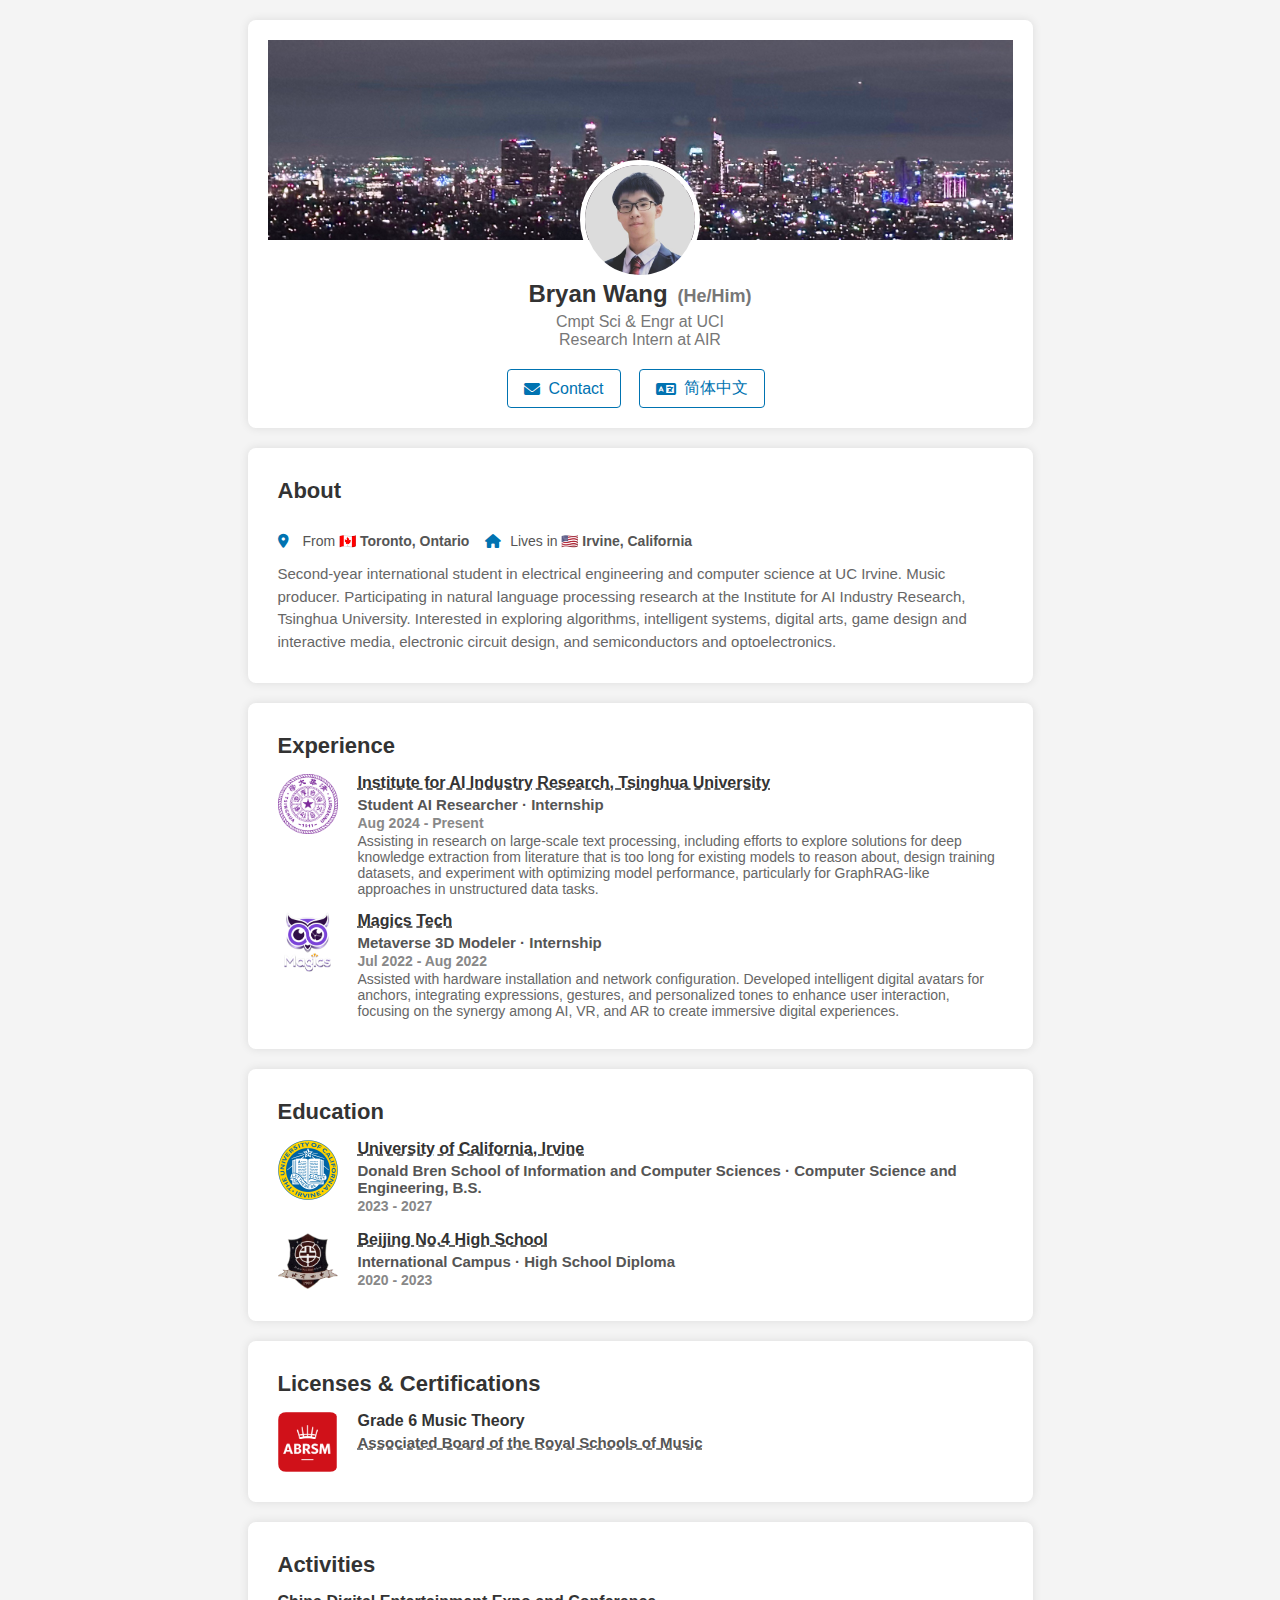
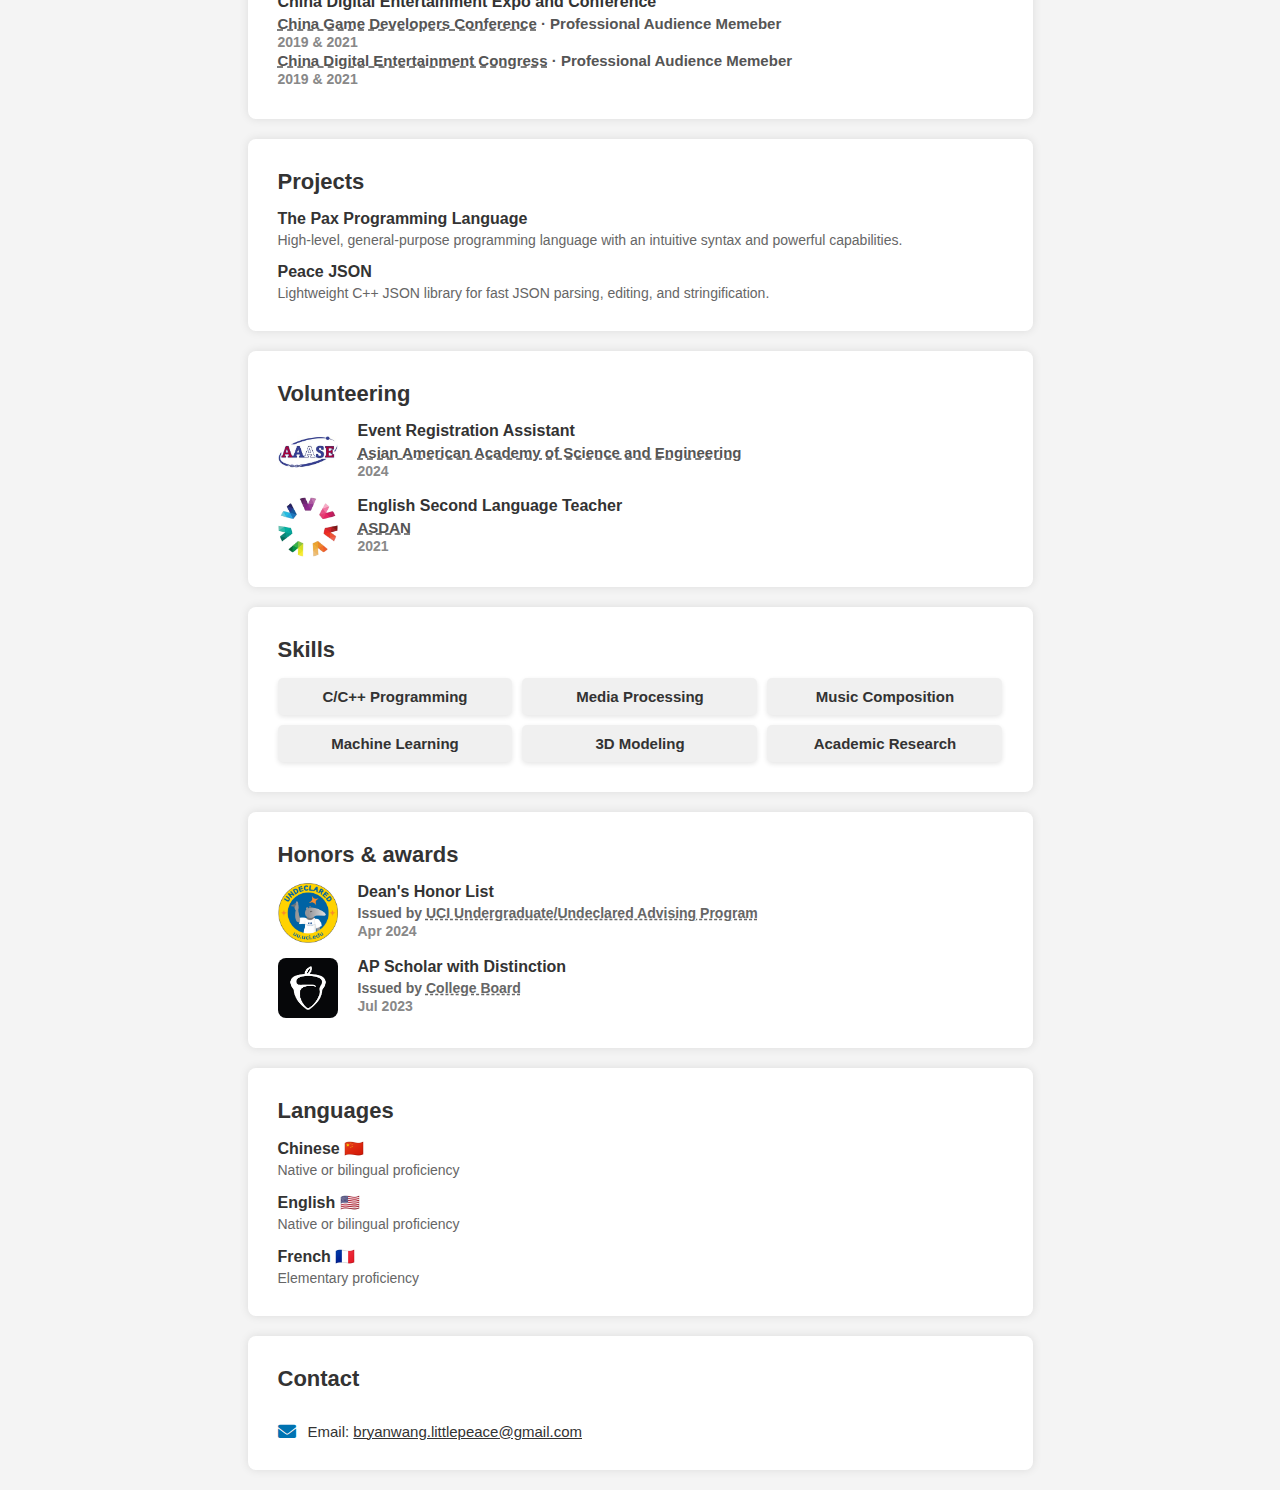
==== index.html @ 82679680 "Update index.html" ====
<!DOCTYPE html>
<html lang="en">
<head>
    <meta charset="UTF-8">
    <meta name="viewport" content="width=device-width, initial-scale=1.0">
    <title>Bryan's Resumé</title>
    <link rel="icon" type="image/x-icon" href="/img/favicon.ico">
    <!-- Font Awesome CDN -->
    <link rel="stylesheet" href="https://cdnjs.cloudflare.com/ajax/libs/font-awesome/6.0.0-beta3/css/all.min.css">
    <link rel="stylesheet" href="style.css">
</head>
<body>

    <!-- Header with Profile Banner and Basic Information -->
    <header>
        <div class="banner"></div>
        <div class="profile-info">
            <img src="img/profile.jpg" alt="Profile Picture" class="profile-pic">
            <div class="info-text">
                <h1>Bryan Wang<span class="pronoun">(He/Him)</span></h1>
                <p>Cmpt Sci & Engr at UCI</p>
                <p>Research Intern at AIR</p>
            </div>
        </div>
        <div class="profile-actions">
            <a href="#contact" class="button"><i class="fas fa-envelope"></i><span>Contact</span></a>
            <a href="index_zh.html" class="button"><i class="fas fa-language"></i><span>简体中文</span></a>
        </div>
    </header>

    <!-- Main Section with Modules -->
    <main>
        <!-- About Section -->
        <section class="module about-section">
            <h2>About</h2>
            <div class="about-content">
                <div class="about-left">
                    <div class="about-item">
                        <i class="fas fa-map-marker-alt"></i>From&nbsp;
                            <b>🇨🇦 Toronto, Ontario&nbsp;&nbsp;</b>
                    </div>
                    <div class="about-item">
                        <i class="fas fa-home"></i>Lives in&nbsp;
                            <b>🇺🇸 Irvine, California</b>
                    </div>
                </div>
                <div class="about-right">
                    <p>
                        Second-year international student in electrical engineering and computer
                        science at UC Irvine. Music producer. Participating in natural language
                        processing research at the Institute for AI Industry Research, Tsinghua
                        University. Interested in exploring algorithms, intelligent systems,
                        digital arts, game design and interactive media, electronic circuit design,
                        and semiconductors and optoelectronics.
                    </p>
                </div>
            </div>
        </section>


        <!-- Experience Section -->
        <section class="module">
            <h2>Experience</h2>
            <div class="module-item">
                <div class="module-left">
                    <img src="img/thu.png" alt="Logo" class="module-img">
                </div>
                <div class="module-right">
                    <h3><a href="https://air.tsinghua.edu.cn/en/About_Us/About_AIR.htm" target="_blank">Institute for AI Industry Research, Tsinghua University</a></h3>
                    <h4>Student AI Researcher · Internship</h4>
                    <h6>Aug 2024 - Present</h6>
                    <p>Assisting in research on large-scale text processing, including
                        efforts to explore solutions for deep knowledge extraction
                        from literature that is too long for existing models to reason
                        about, design training datasets, and experiment with optimizing
                        model performance, particularly for GraphRAG-like approaches in
                        unstructured data tasks.</p>
                </div>
            </div>
            <div class="module-item">
                <div class="module-left">
                    <img src="img/magics.png" alt="Logo" class="module-img">
                </div>
                <div class="module-right">
                    <h3><a href="http://magics.ai/#/about" target="_blank">Magics Tech</a></h3>
                    <h4>Metaverse 3D Modeler · Internship</h4>
                    <h6>Jul 2022 - Aug 2022</h6>
                    <p>Assisted with hardware installation and network configuration. 
                        Developed intelligent digital avatars for anchors, integrating
                        expressions, gestures, and personalized tones to enhance user
                        interaction, focusing on the synergy among AI, VR, and AR to
                        create immersive digital experiences.</p>
                </div>
            </div>
        </section>

        <!-- Education Section -->
        <section class="module">
            <h2>Education</h2>
            <div class="module-item">
                <div class="module-left">
                    <img src="img/uci.png" alt="Logo" class="module-img">
                </div>
                <div class="module-right">
                    <h3><a href="https://uci.edu/about/index.php" target="_blank">University of California, Irvine</a></h3>
                    <h4>Donald Bren School of Information and Computer Sciences · Computer Science and Engineering, B.S.</h4>
                    <h6>2023 - 2027</h6>
                </div>
            </div>
            <div class="module-item">
                <div class="module-left">
                    <img src="img/bhsf.png" alt="Logo" class="module-img">
                </div>
                <div class="module-right">
                    <h3><a href="https://bhsf.lezhiyun.com/cms/bjszy/introduction.jhtml" target="_blank">Beijing No.4 High School</a></h3>
                    <h4>International Campus · High School Diploma</h4>
                    <h6>2020 - 2023</h6>
                </div>
            </div>
        </section>

        <!-- Certifications Section -->
        <section class="module">
            <h2>Licenses & Certifications</h2>
            <div class="module-item">
                <div class="module-left">
                    <img src="img/abrsm.png" alt="Logo" class="module-img">
                </div>
                <div class="module-right">
                    <h3>Grade 6 Music Theory</h3>
                    <h4><a href="https://www.abrsm.org/en-us/who-we-are/about-us" target="_blank">Associated Board of the Royal Schools of Music</a></h4>
                    <!--<h6>Aug 2024 - Present</h6>-->
                </div>
            </div>
        </section>

        <!-- Activities Section -->
        <section class="module">
            <h2>Activities</h2>
            <div class="module-item no-image">
                <div class="module-right">
                    <h3>China Digital Entertainment Expo and Conference</h3>
                    <h4><a href="https://en.chinajoy.net/#/cgdcPage/cgdcHome" target="_blank">China Game Developers Conference</a> · Professional Audience Memeber</h4>
                    <h6>2019 & 2021</h6>
                    <h4><a href="https://en.chinajoy.net/#/cdecPage/cdecHome" target="_blank">China Digital Entertainment Congress</a> · Professional Audience Memeber</h4>
                    <h6>2019 & 2021</h6>
                </div>
            </div>
        </section>

        <!-- Projects Section -->
        <section class="module">
            <h2>Projects</h2>
            <div class="module-item no-image">
                <div class="module-right">
                    <h3>The Pax Programming Language</h3>
                    <p>High-level, general-purpose programming language with an intuitive syntax and powerful capabilities.</p>
                </div>
            </div>
            <div class="module-item no-image">
                <div class="module-right">
                    <h3>Peace JSON</h3>
                    <p>Lightweight C++ JSON library for fast JSON parsing, editing, and stringification.</p>
                </div>
            </div>
        </section>

        <!-- Volunteering Section -->
        <section class="module">
            <h2>Volunteering</h2>
            <div class="module-item">
                <div class="module-left">
                    <img src="img/aaase.png" alt="Logo" class="module-img">
                </div>
                <div class="module-right">
                    <h3>Event Registration Assistant</h3>
                    <h4><a href="https://www.aaase.org/about-us" target="_blank">Asian American Academy of Science and Engineering</a></h4>
                    <h6>2024</h6>
                </div>
            </div>
            <div class="module-item">
                <div class="module-left">
                    <img src="img/asdan.png" alt="Logo" class="module-img">
                </div>
                <div class="module-right">
                    <h3>English Second Language Teacher</h3>
                    <h4><a href="https://www.asdan.org.uk/about-us" target="_blank">ASDAN</a></h4>
                    <h6>2021</h6>
                </div>
            </div>
        </section>

        <!-- Skills Section -->
        <section class="module">
            <h2>Skills</h2>
            <div class="skills-grid">
                <div class="skill-item">C/C++ Programming</div>
                <div class="skill-item">Media Processing</div>
                <div class="skill-item">Music Composition</div>
                <div class="skill-item">Machine Learning</div>
                <div class="skill-item">3D Modeling</div>
                <div class="skill-item">Academic Research</div>
            </div>
        </section>

        <!-- Honors Section -->
        <section class="module">
            <h2>Honors & awards</h2>
            <div class="module-item">
                <div class="module-left">
                    <img src="img/uciuu.png" alt="Logo" class="module-img">
                </div>
                <div class="module-right">
                    <h3>Dean's Honor List</h3>
                    <h5>Issued by <a href="https://uu.uci.edu/about/" target="_blank">UCI Undergraduate/Undeclared Advising Program</a></h5>
                    <h6>Apr 2024</h6>
                </div>
            </div>
            <div class="module-item">
                <div class="module-left">
                    <img src="img/collegeboard.png" alt="Logo" class="module-img">
                </div>
                <div class="module-right">
                    <h3>AP Scholar with Distinction</h3>
                    <h5>Issued by <a href="https://about.collegeboard.org" target="_blank">College Board</a></h5>
                    <h6>Jul 2023</h6>
                </div>
            </div>
        </section>

        <!-- Languages Section -->
        <section class="module">
            <h2>Languages</h2>
            <div class="module-item no-image">
                <div class="module-right">
                    <h3>Chinese 🇨🇳</h3>
                    <p>Native or bilingual proficiency</p>
                </div>
            </div>
            <div class="module-item no-image">
                <div class="module-right">
                    <h3>English 🇺🇸</h3>
                    <p>Native or bilingual proficiency</p>
                </div>
            </div>
            <div class="module-item no-image">
                <div class="module-right">
                    <h3>French 🇫🇷</h3>
                    <p>Elementary proficiency</p>
                </div>
            </div>
        </section>

        <!-- Contact Section -->
        <section class="module contact-section" id="contact">
            <h2>Contact</h2>
            <div class="contact-item">
                <i class="fas fa-envelope"></i>
                <p>Email: <a href="mailto:bryanwang.littlepeace@gmail.com">bryanwang.littlepeace@gmail.com</a></p>
            </div>
            <!--
            <div class="contact-item">
                <i class="fas fa-phone-alt"></i>
                <a href="tel:+1234567890">+1 234 567 890</a>
            </div>
            <div class="contact-item">
                <i class="fab fa-linkedin"></i>
                <a href="https://www.linkedin.com/in/your-profile" target="_blank">LinkedIn</a>
            </div>
            <div class="contact-item">
                <i class="fab fa-github"></i>
                <a href="https://github.com/your-profile" target="_blank">GitHub</a>
            </div>
            <div class="contact-item">
                <i class="fab fa-twitter"></i>
                <a href="https://twitter.com/your-profile" target="_blank">Twitter</a>
            </div>
            -->
        </section>
    </main>

    <script src="script.js"></script>
</body>
</html>
---- style.css ----
* {
    margin: 0;
    padding: 0;
    box-sizing: border-box;
}

body {
    font-family: Arial, sans-serif;
    background-color: #f4f4f4;
    color: #333;
    padding: 20px;
    max-width: 825px;
    margin: 0 auto;
}

img {
  pointer-events: none;
  user-drag: none;
  -webkit-user-drag: none;
}

/* Banner Section */
.banner {
    width: 100%;
    height: 200px;
    background-image: url('img/banner.jpg');
    background-size: cover;
    background-position: center;
    background-repeat: no-repeat;
}

/* Profile Section */
header {
    background-color: white;
    padding: 20px;
    margin-bottom: 20px;
    border-radius: 8px;
    box-shadow: 0 0 10px rgba(0, 0, 0, 0.1);
    display: flex;
    flex-direction: column;
    align-items: center;
    text-align: center;
}

.profile-info {
    margin-top: -80px;
    display: flex;
    flex-direction: column;
    align-items: center;
}

.profile-pic {
    width: 120px;
    height: 120px;
    border-radius: 50%;
    border: 5px solid white;
}

.info-text h1 {
    font-size: 24px;
    margin-bottom: 5px;
    display: inline-block;
}

.pronoun {
    font-size: 18px;
    color: #777;
    margin-left: 10px;
}

.info-text p {
    font-size: 16px;
    color: #777;
}

.profile-actions {
    margin-top: 20px;
    display: flex;
    gap: 10px;
}

.profile-actions a.button {
    display: flex;
    align-items: center;
    padding: 8px 16px;
    border: 1px solid #0073b1;
    background-color: white;
    color: #0073b1;
    border-radius: 4px;
    cursor: pointer;
    margin-right: 8px;
}

.profile-actions a.button i {
    margin-right: 8px; /* 图标与文本之间的间距 */
}

.profile-actions a.button:hover {
    background-color: #e1ecf4;
}

/* 链接颜色保持与文字一致，悬停时变为抓手光标 */
a {
    color: inherit;
    text-decoration: none;
    cursor: pointer;
}

a:focus {
    outline: none;
    box-shadow: none;
}

a:hover {
    color: #3399ff;
}

@media (max-width: 350px) {
    .profile-actions a.button span {
        display: none;
    }

    .profile-actions a.button i {
        margin-right: 0px;
    }
}

/* Module Section */
main {
    display: flex;
    flex-direction: column;
}

.module a {
    text-decoration: underline;
    text-decoration-style: dashed;
}

.module {
    background-color: white;
    border-radius: 8px;
    box-shadow: 0 0 10px rgba(0, 0, 0, 0.1);
    padding: 30px;
}

.module + .module {
    margin-top: 20px; /* Add margin between each module */
}

.module h2 {
    font-size: 22px;
    margin-bottom: 15px;
    color: inherit;
}

.module-item {
    display: flex;
    gap: 20px;
    margin-top: 15px;
    align-items: flex-start;
}

.module-left {
    display: flex;
    flex: 0 0 60px;
}

.module-img {
    width:60px;
    height: 60px;
    border-radius: 8px;
    object-fit: contain;
}

.module-right {
    flex: 1;
    display: flex;
    justify-content: center;
    flex-direction: column;
}

.module-right h3 {
    font-size: 16px;
    margin-bottom: 4px;
}

.module-right h4 {
    font-size: 15px;
    margin-bottom: 2px;
    color: #555;
}

.module-right h5 {
    font-size: 14px;
    margin-bottom: 2px;
    color: #666;
}

.module-right h6 {
    font-size: 14px;
    margin-bottom: 2px;
    color: #888;
}

.module-right p {
    font-size: 14px;
    color: #666;
}

@media (max-width: 768px) {
    .module {
        padding: 25px;
    }
}

/* Skills Grid Section */
.skills-grid {
    display: flex;
    flex-wrap: wrap;
    gap: 10px;
}

.skill-item {
    background-color: #f0f0f0;
    padding: 10px 15px;
    border-radius: 5px;
    flex: 1 1 calc((100% - 20px) / 3);
    max-width: calc((100% - 20px) / 3);
    text-align: center;
    font-size: 15px;
    font-weight: 600;
    color: #333;
    box-shadow: 0 2px 5px rgba(0, 0, 0, 0.1);
}

@media (max-width: 768px) {
    .skill-item {
        flex: 1 1 calc((100% - 10px) / 2);
        max-width: calc((100% - 10px) / 2);
    }
}


@media (max-width: 480px) {
    .skill-item {
        flex: 1 1 100%;
        max-width: 100%;
    }

    .profile-pic {
        width: 100px;
        height: 100px;
    }

    .info-text h1 {
        font-size: 20px;
    }
}

/* About Section */
/* About Section */
.about-section {
    display: flex;
    flex-direction: column;
    gap: 15px; /* Reduced gap between title and content */
}

.about-content {
    display: flex;
    gap: 15px;
    align-items: flex-start;
    flex-direction: column;
}

.about-left {
    flex: 0 0 auto; /* Slightly narrower width */
    display: flex;
    flex-direction: row;
    gap: 8px;
}

.about-item {
    display: flex;
    align-items: center;
    font-size: 14px; /* Reduced font size */
    color: #555; /* Adjusted font color for better consistency */
}

.about-item i {
    margin-right: 5px;
    color: #0073b1; /* Icon color remains consistent */
    min-width: 20px; /* Ensure that icons don't overlap the text */
}

.about-right {
    flex: 1;
}

.about-right p {
    font-size: 15px;
    color: #666;
    line-height: 1.5;
}

.about-item, .about-item b {
    vertical-align: middle;
    line-height: 1; 
}

/* Contact Section Adjustments */
.contact-section {
    display: flex;
    flex-direction: column;
    gap: 15px; /* Reduced gap between title and contact items */
}

.contact-item {
    display: flex;
    align-items: center;
    gap: 10px;
    font-size: 15px;
}

.contact-item i {
    font-size: 18px;
    color: #0073b1;
    min-width: 20px; /* Ensure icon alignment */
}

.contact-item a {
    color: inherit;
    text-decoration: none;
    font-size: 15px;
    text-decoration: underline;
}

/* Responsive adjustments */
@media (max-width: 500px) {
    .about-content {
        flex-direction: column;
    }
    
    .about-left {
        flex-direction: column;
        flex: 1;
        width: 100%;
    }

    .about-right {
        width: 100%;
    }
}
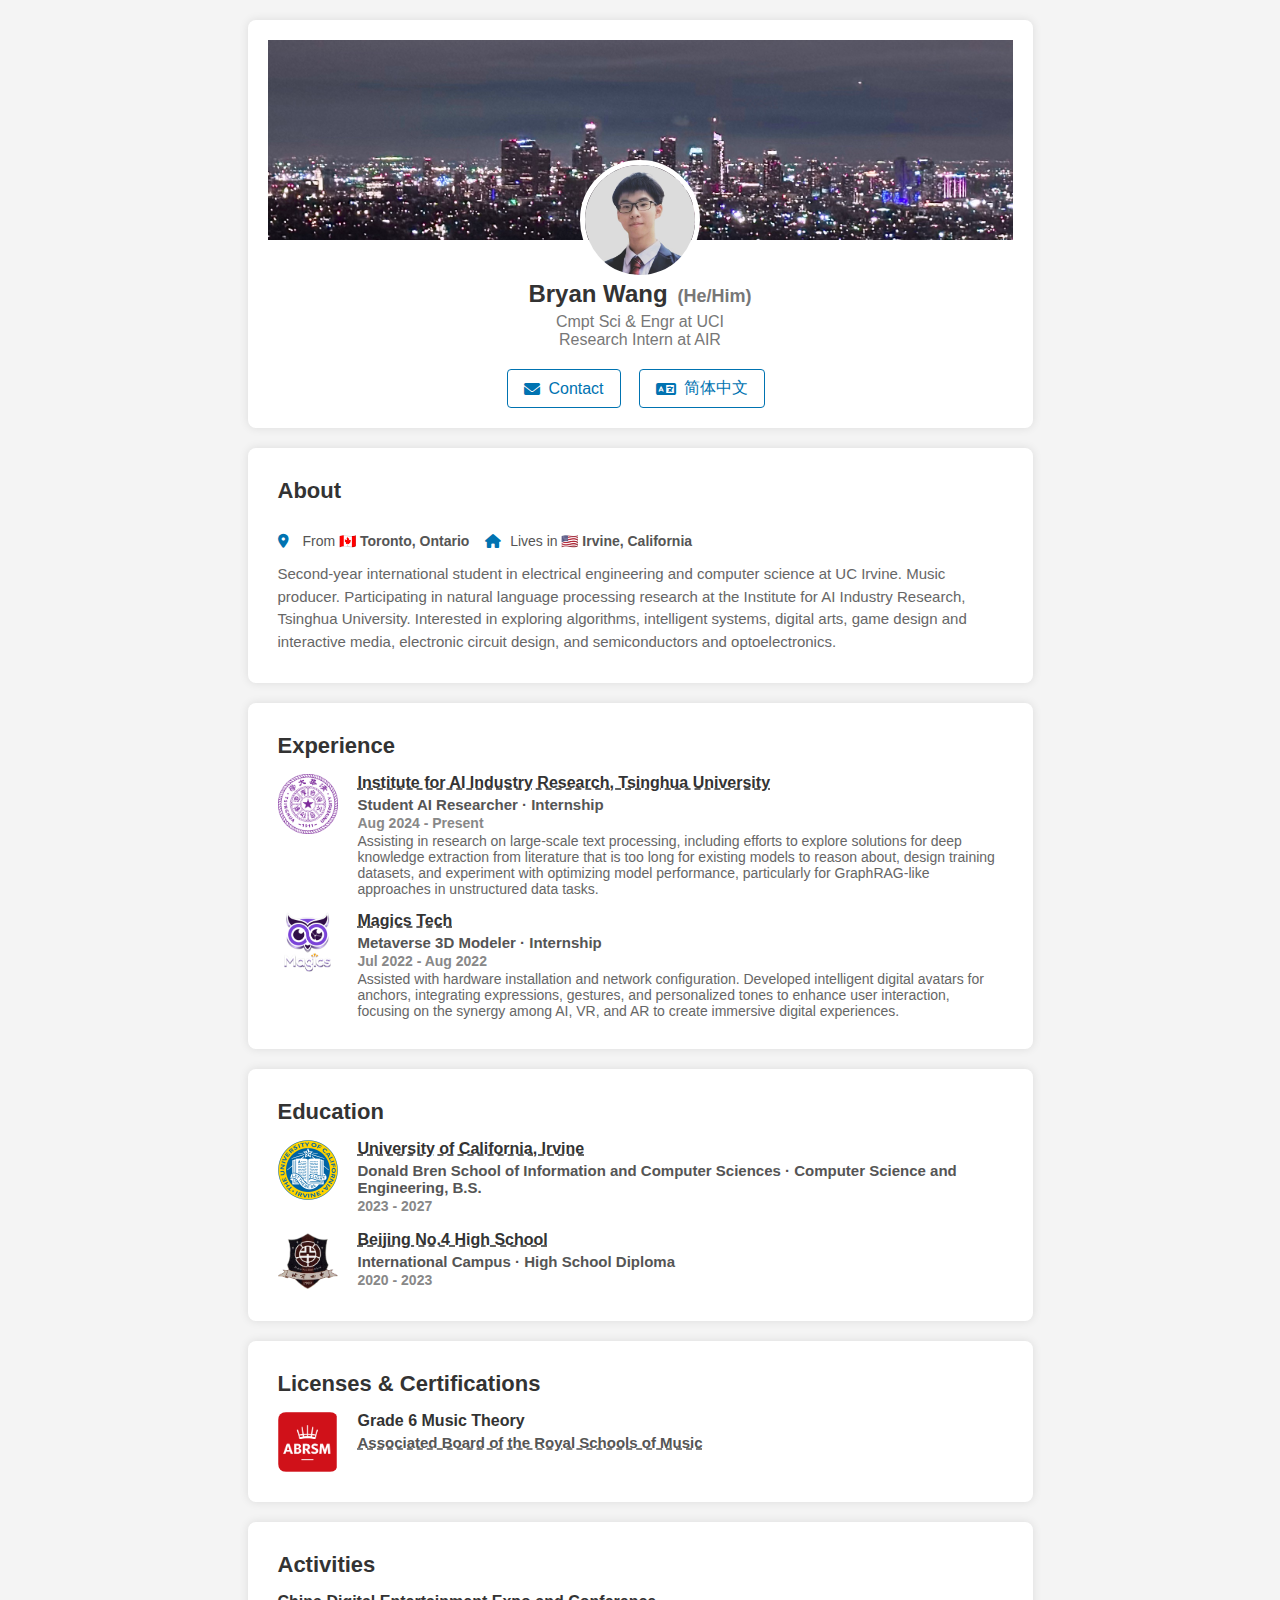
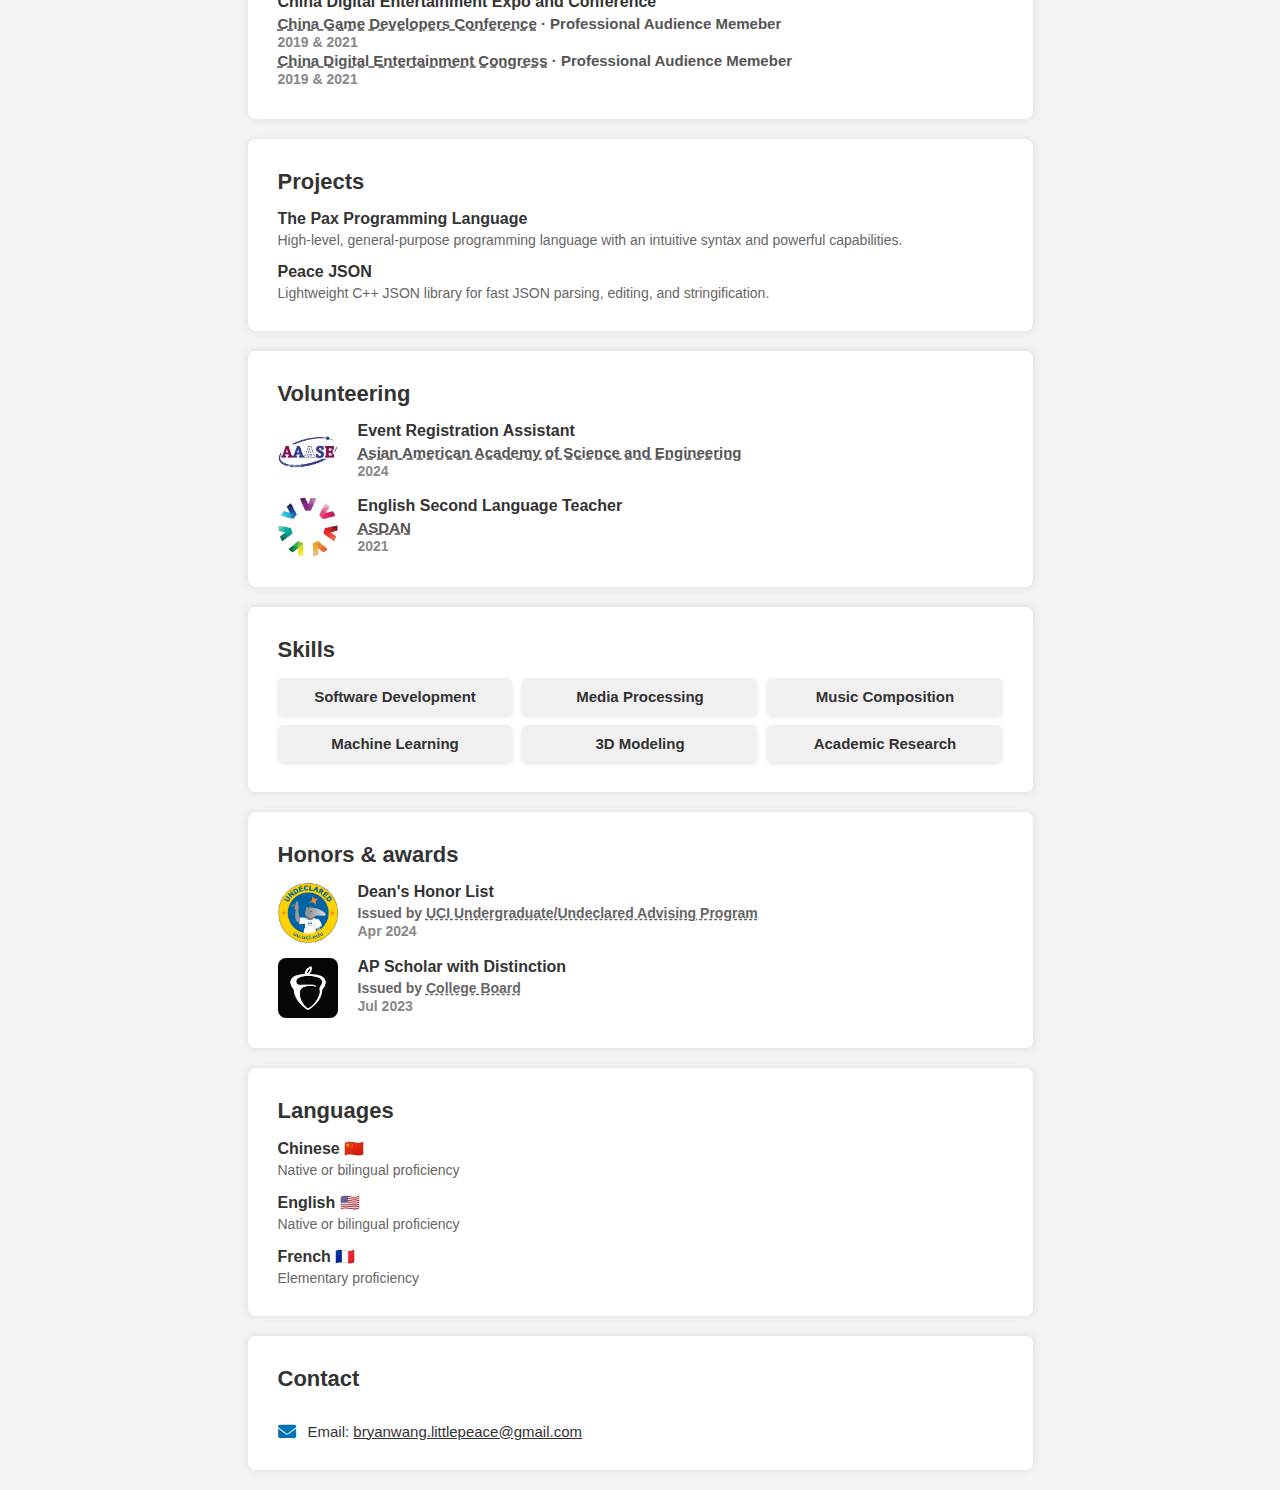
==== commit 8269eea7: "Update index.html" ====
--- a/index.html
+++ b/index.html
@@ -194,7 +194,7 @@
         <section class="module">
             <h2>Skills</h2>
             <div class="skills-grid">
-                <div class="skill-item">C/C++ Programming</div>
+                <div class="skill-item">Software Development</div>
                 <div class="skill-item">Media Processing</div>
                 <div class="skill-item">Music Composition</div>
                 <div class="skill-item">Machine Learning</div>
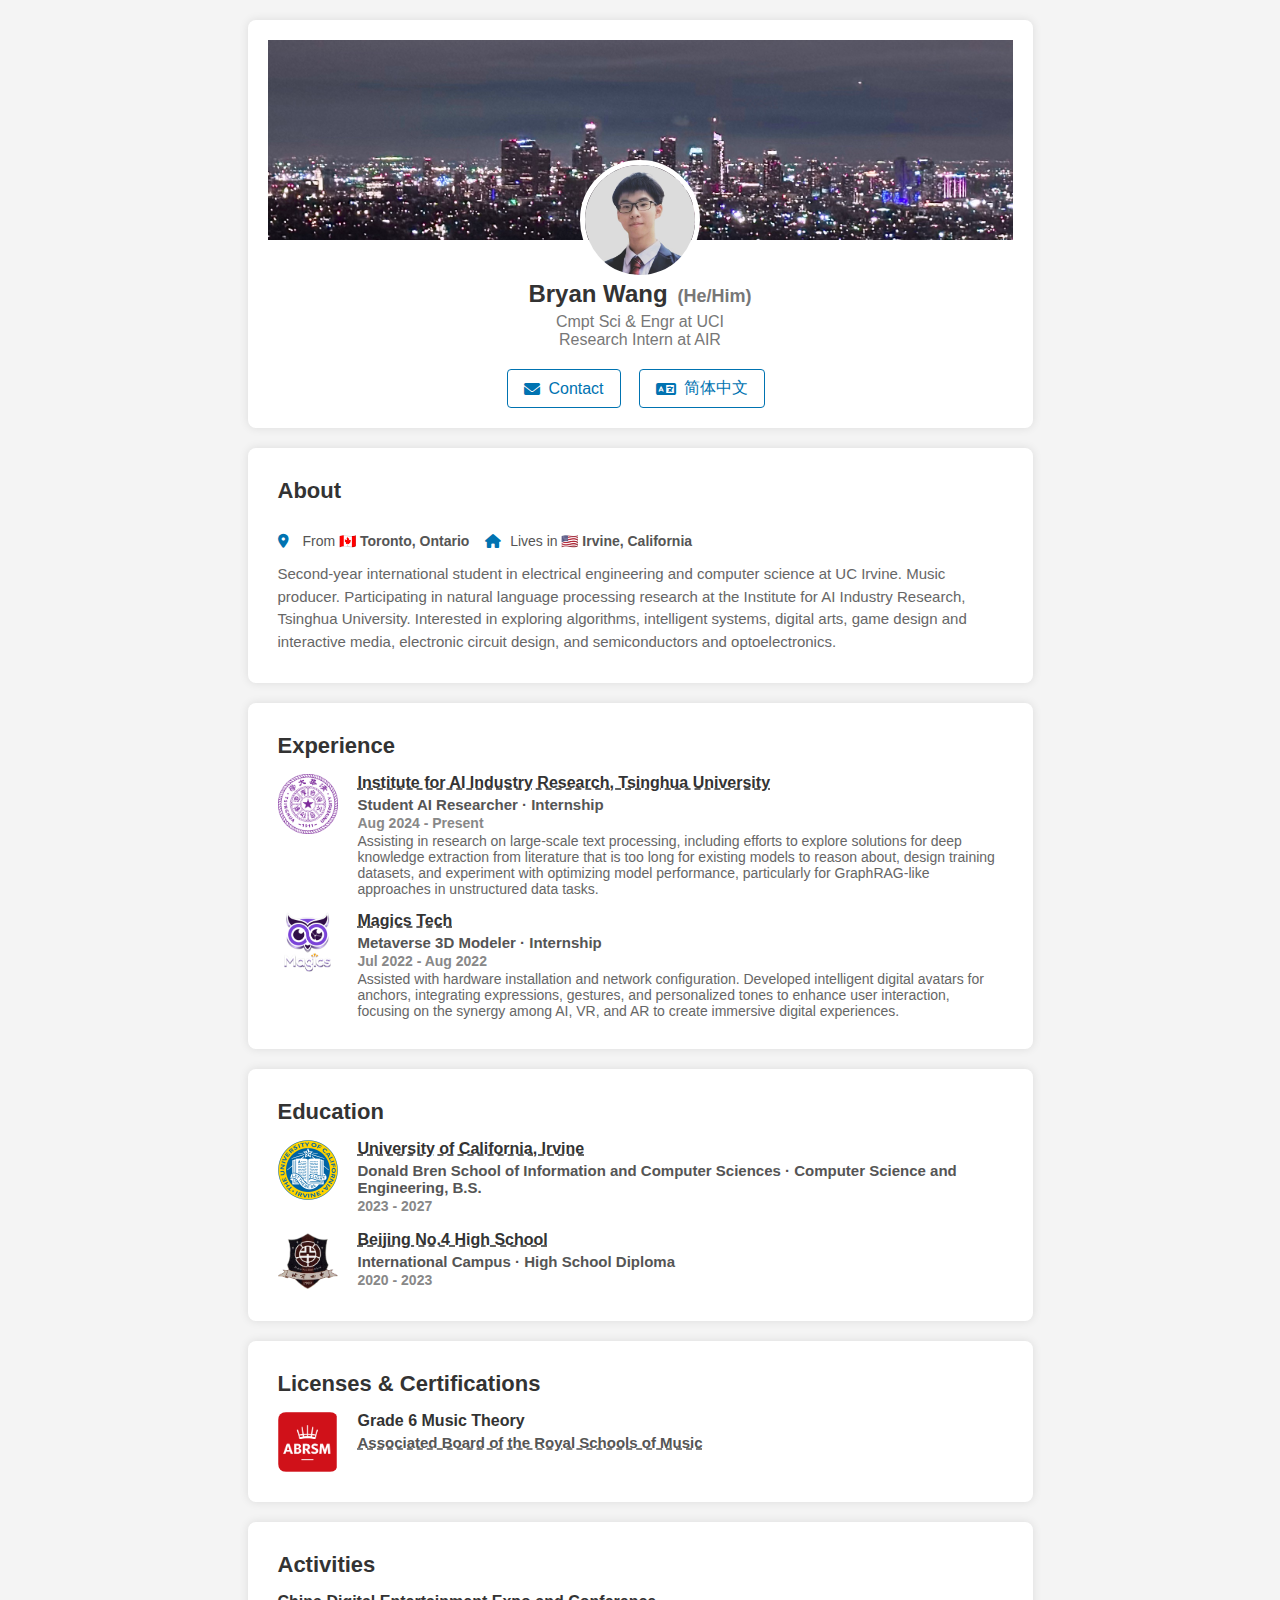
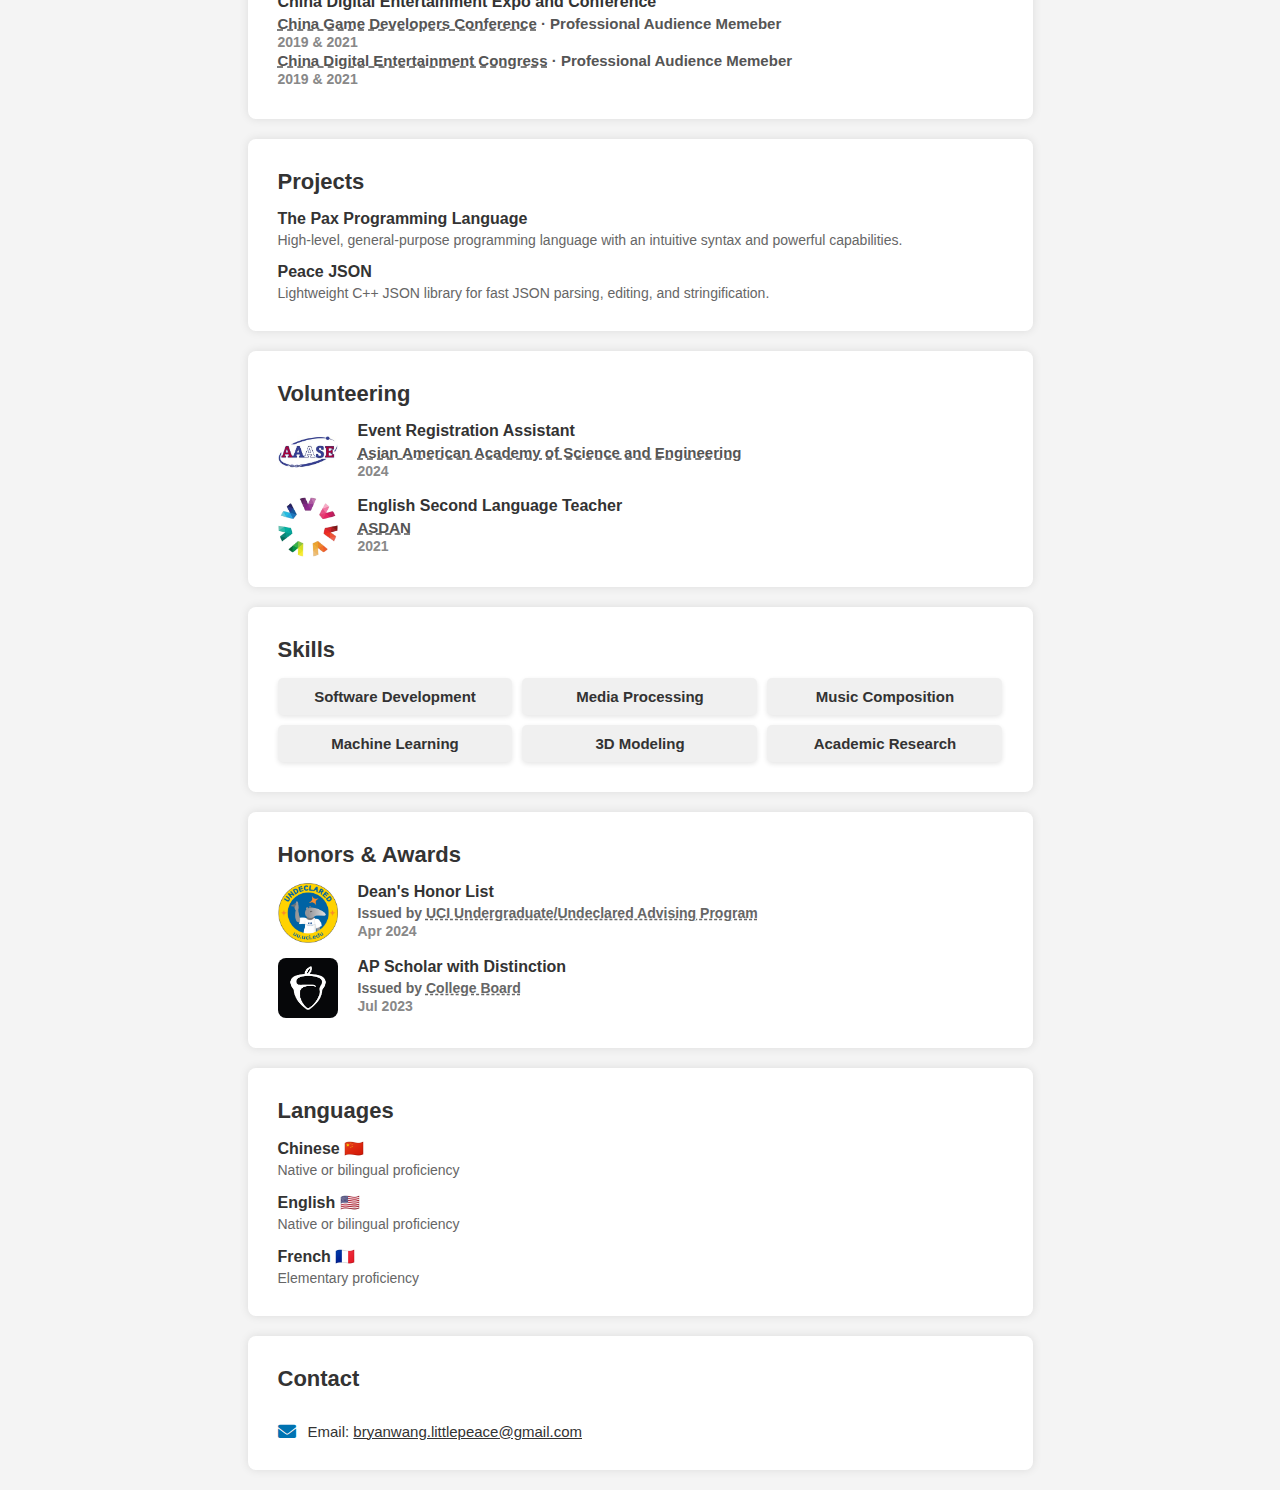
==== commit 64a802c4: "Update index.html" ====
--- a/index.html
+++ b/index.html
@@ -205,7 +205,7 @@
 
         <!-- Honors Section -->
         <section class="module">
-            <h2>Honors & awards</h2>
+            <h2>Honors & Awards</h2>
             <div class="module-item">
                 <div class="module-left">
                     <img src="img/uciuu.png" alt="Logo" class="module-img">
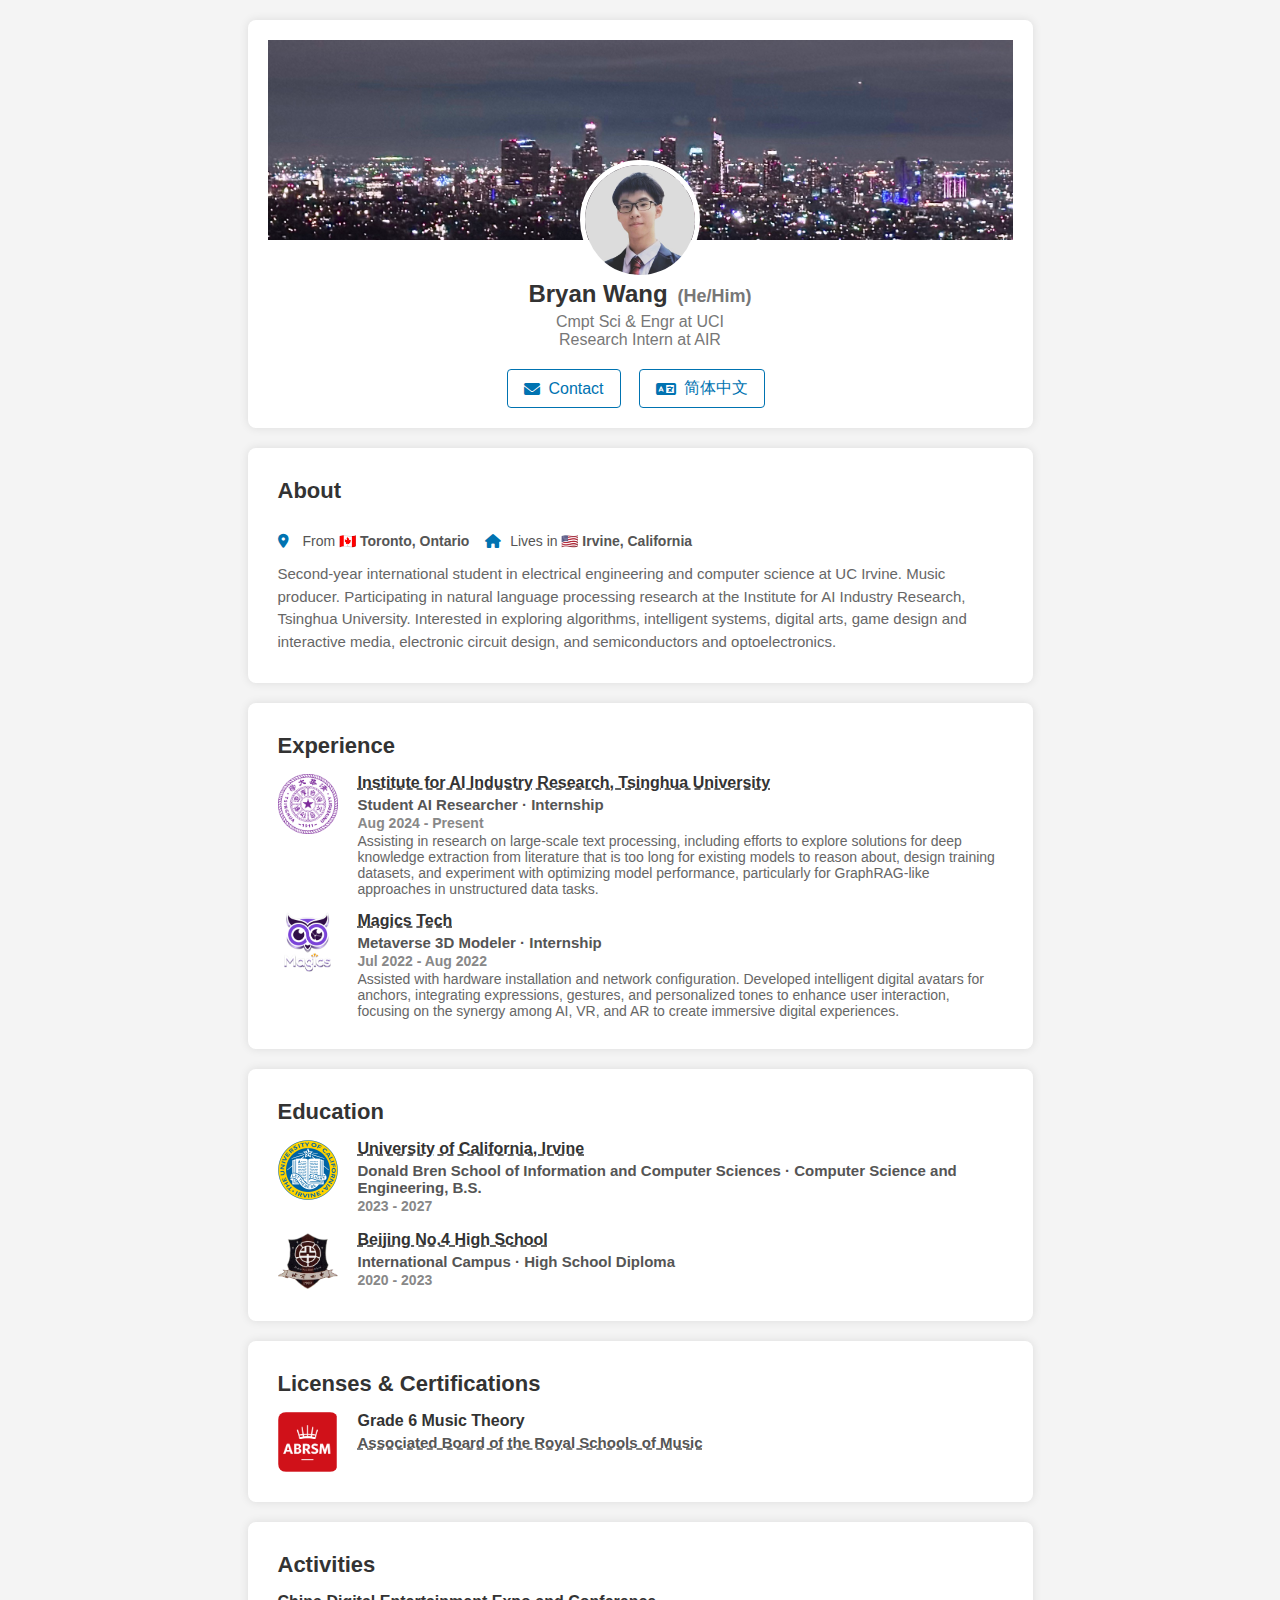
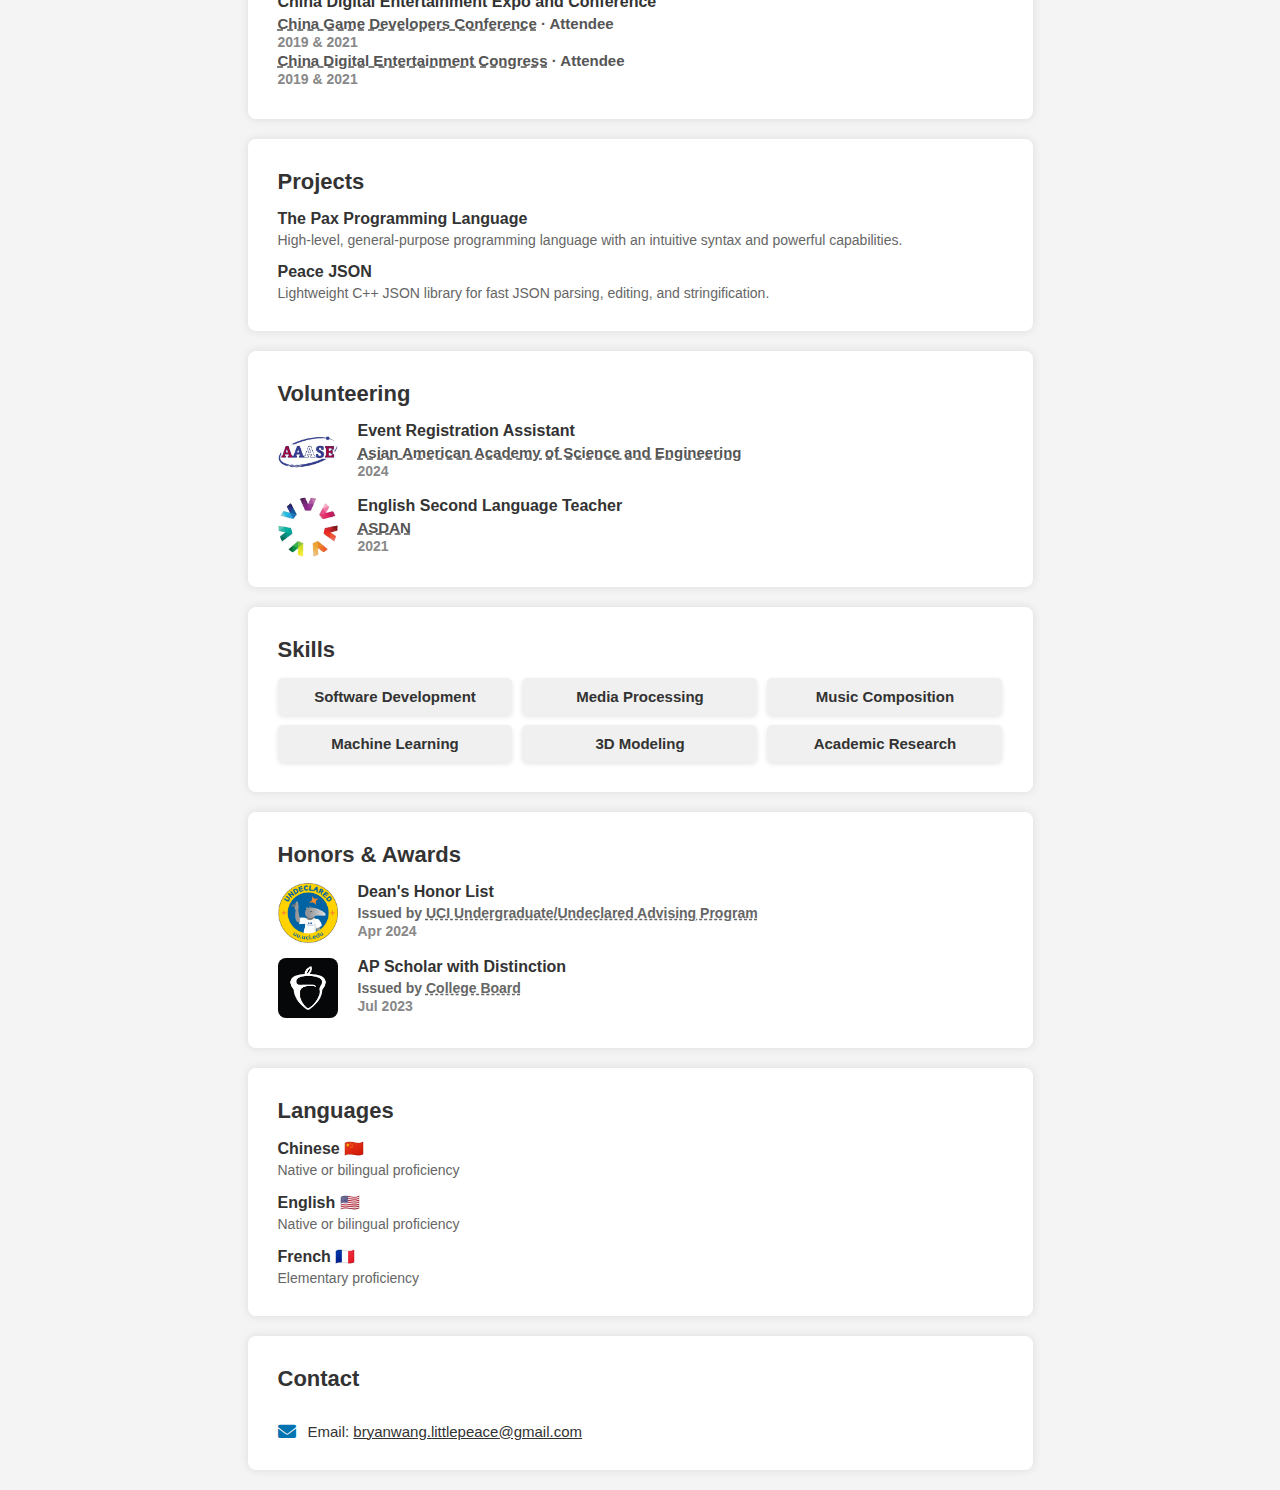
==== commit 2cb4bfbb: "Update index.html" ====
--- a/index.html
+++ b/index.html
@@ -140,9 +140,9 @@
             <div class="module-item no-image">
                 <div class="module-right">
                     <h3>China Digital Entertainment Expo and Conference</h3>
-                    <h4><a href="https://en.chinajoy.net/#/cgdcPage/cgdcHome" target="_blank">China Game Developers Conference</a> · Professional Audience Memeber</h4>
+                    <h4><a href="https://en.chinajoy.net/#/cgdcPage/cgdcHome" target="_blank">China Game Developers Conference</a> · Attendee</h4>
                     <h6>2019 & 2021</h6>
-                    <h4><a href="https://en.chinajoy.net/#/cdecPage/cdecHome" target="_blank">China Digital Entertainment Congress</a> · Professional Audience Memeber</h4>
+                    <h4><a href="https://en.chinajoy.net/#/cdecPage/cdecHome" target="_blank">China Digital Entertainment Congress</a> · Attendee</h4>
                     <h6>2019 & 2021</h6>
                 </div>
             </div>
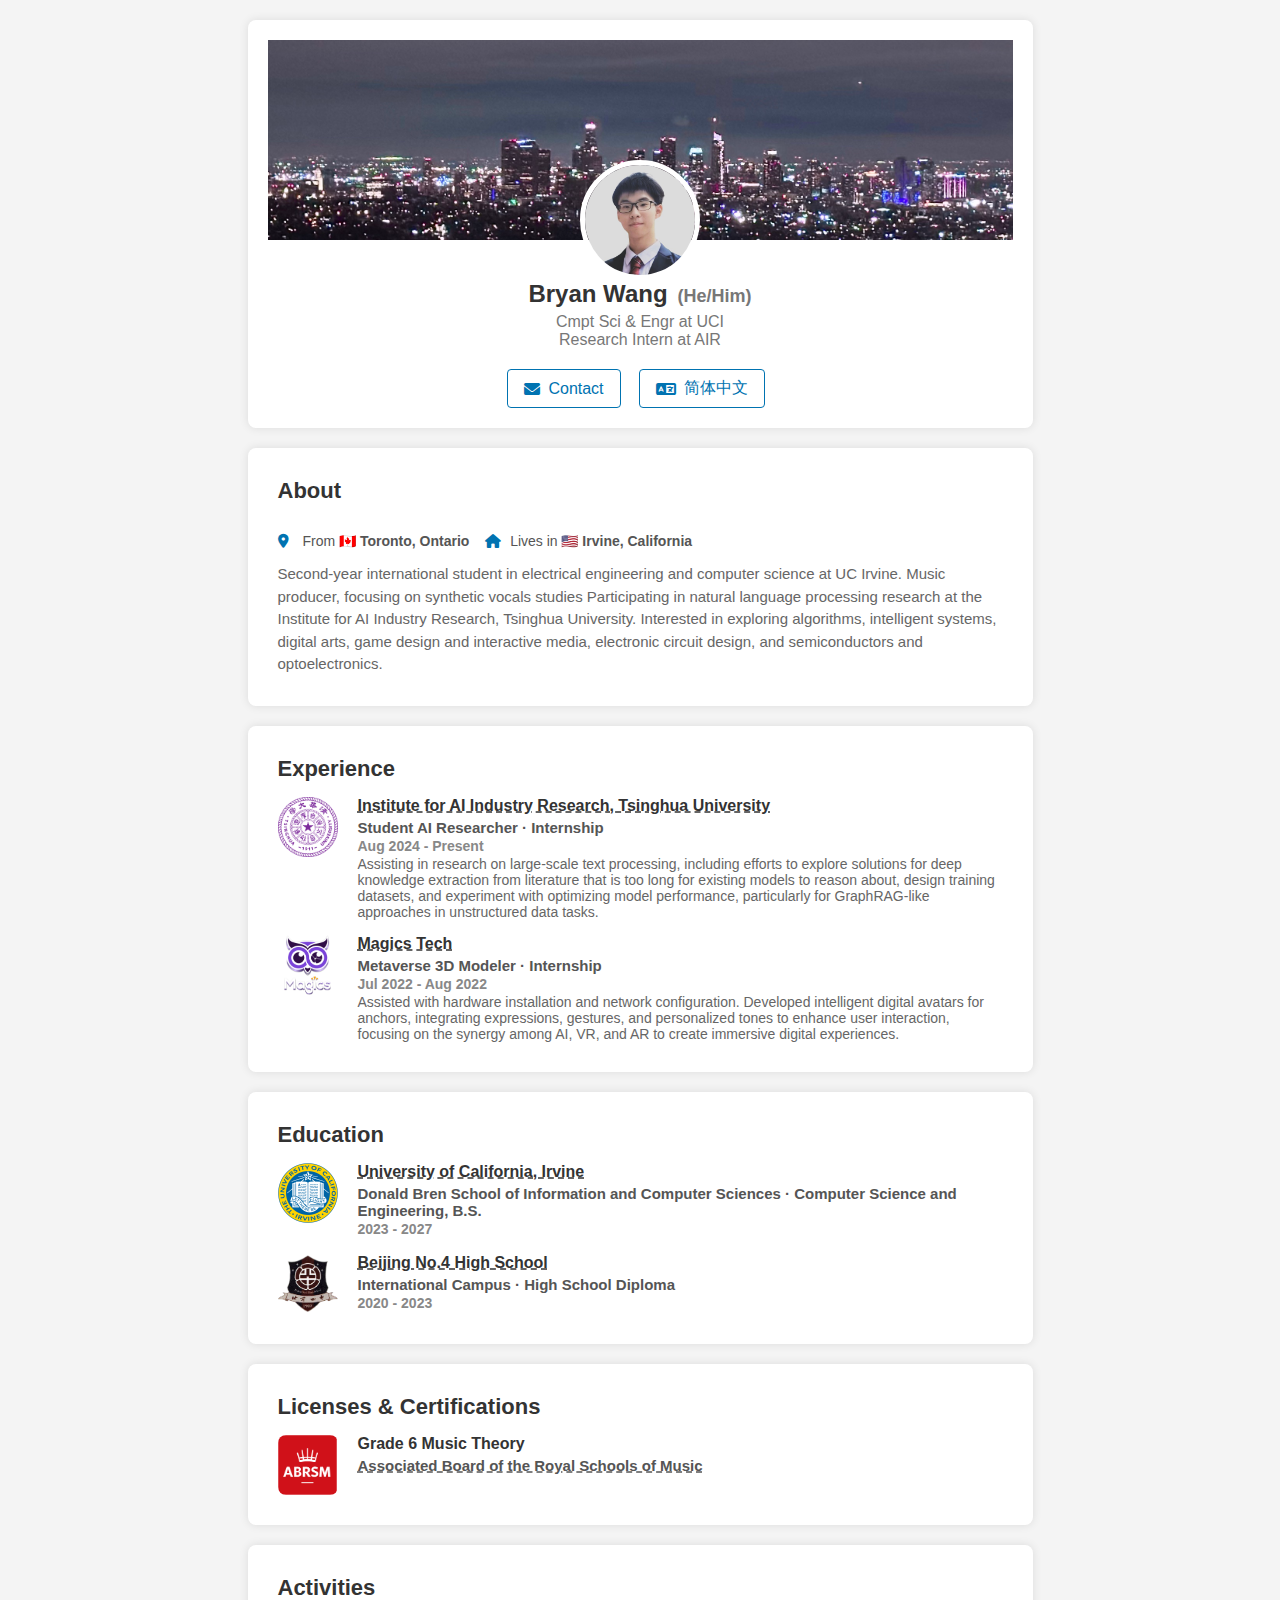
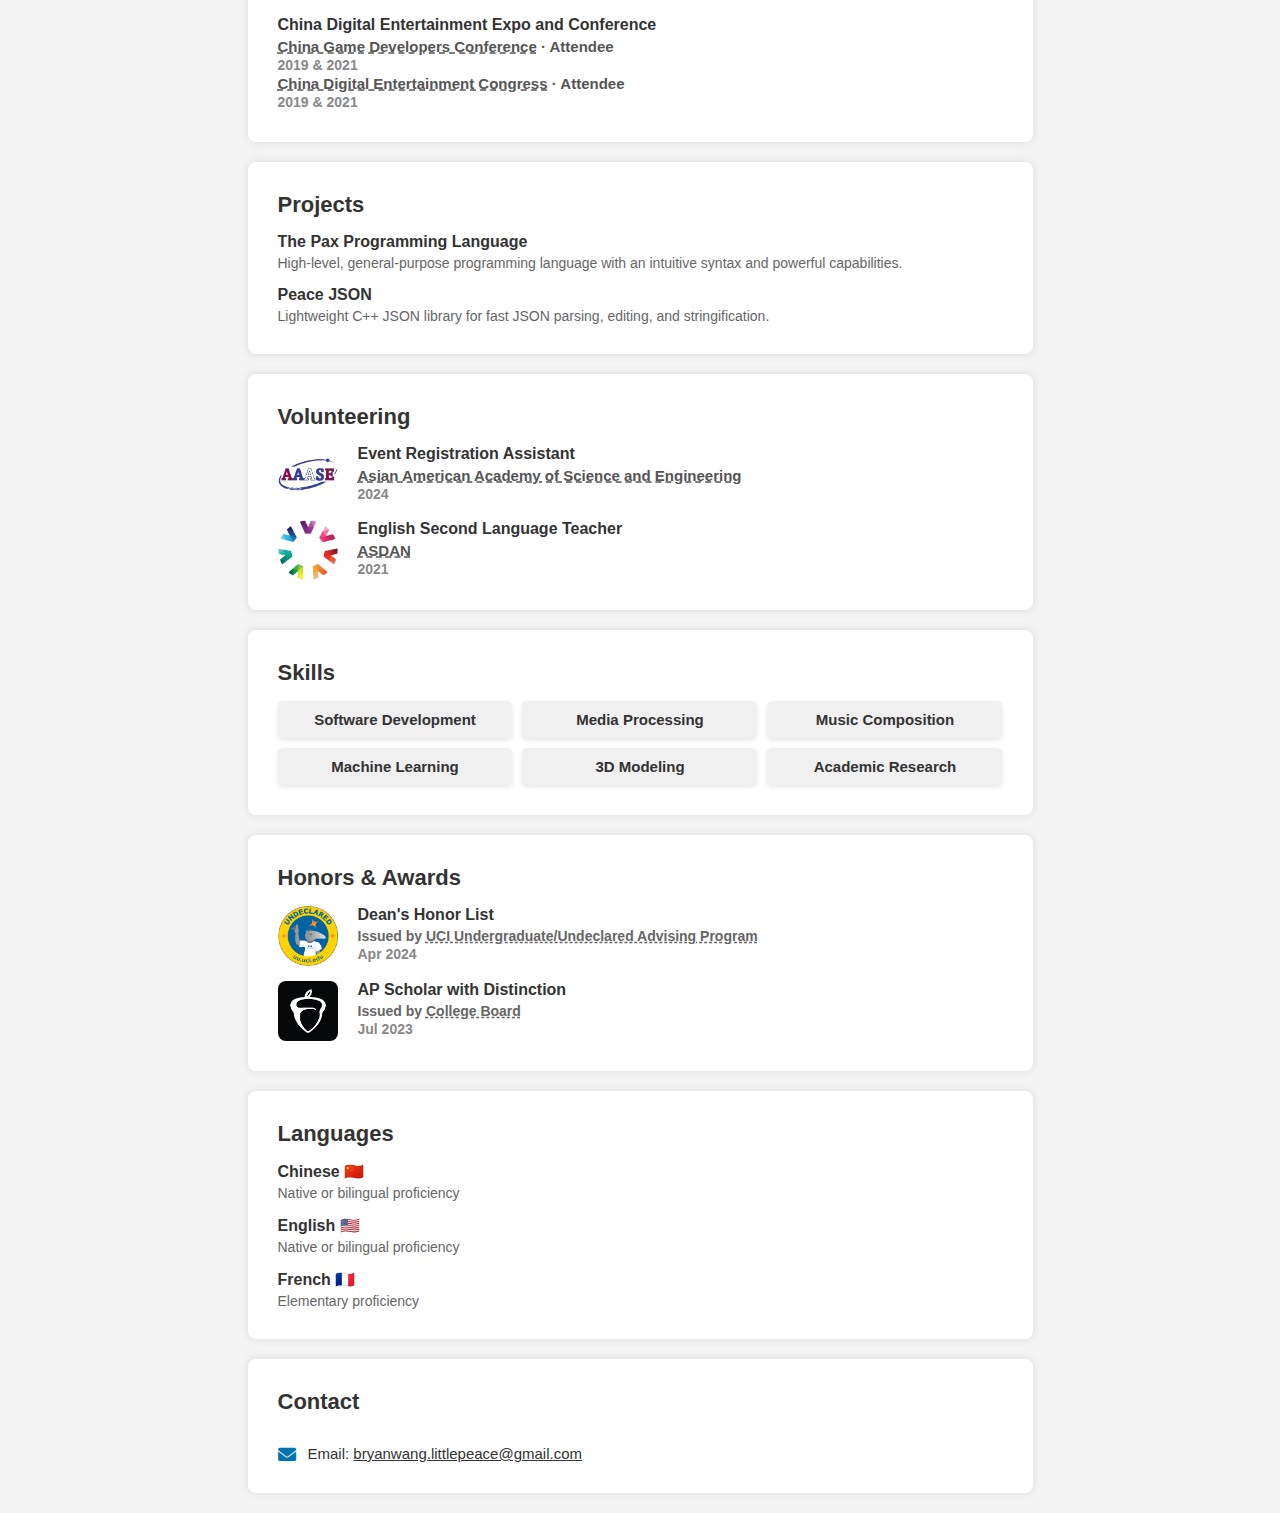
==== commit 5cba92dd: "Update index.html" ====
--- a/index.html
+++ b/index.html
@@ -47,11 +47,11 @@
                 <div class="about-right">
                     <p>
                         Second-year international student in electrical engineering and computer
-                        science at UC Irvine. Music producer. Participating in natural language
-                        processing research at the Institute for AI Industry Research, Tsinghua
-                        University. Interested in exploring algorithms, intelligent systems,
-                        digital arts, game design and interactive media, electronic circuit design,
-                        and semiconductors and optoelectronics.
+                        science at UC Irvine. Music producer, focusing on synthetic vocals studies
+                        Participating in natural language processing research at the Institute for
+                        AI Industry Research, Tsinghua University. Interested in exploring algorithms,
+                        intelligent systems, digital arts, game design and interactive media,
+                        electronic circuit design, and semiconductors and optoelectronics.
                     </p>
                 </div>
             </div>
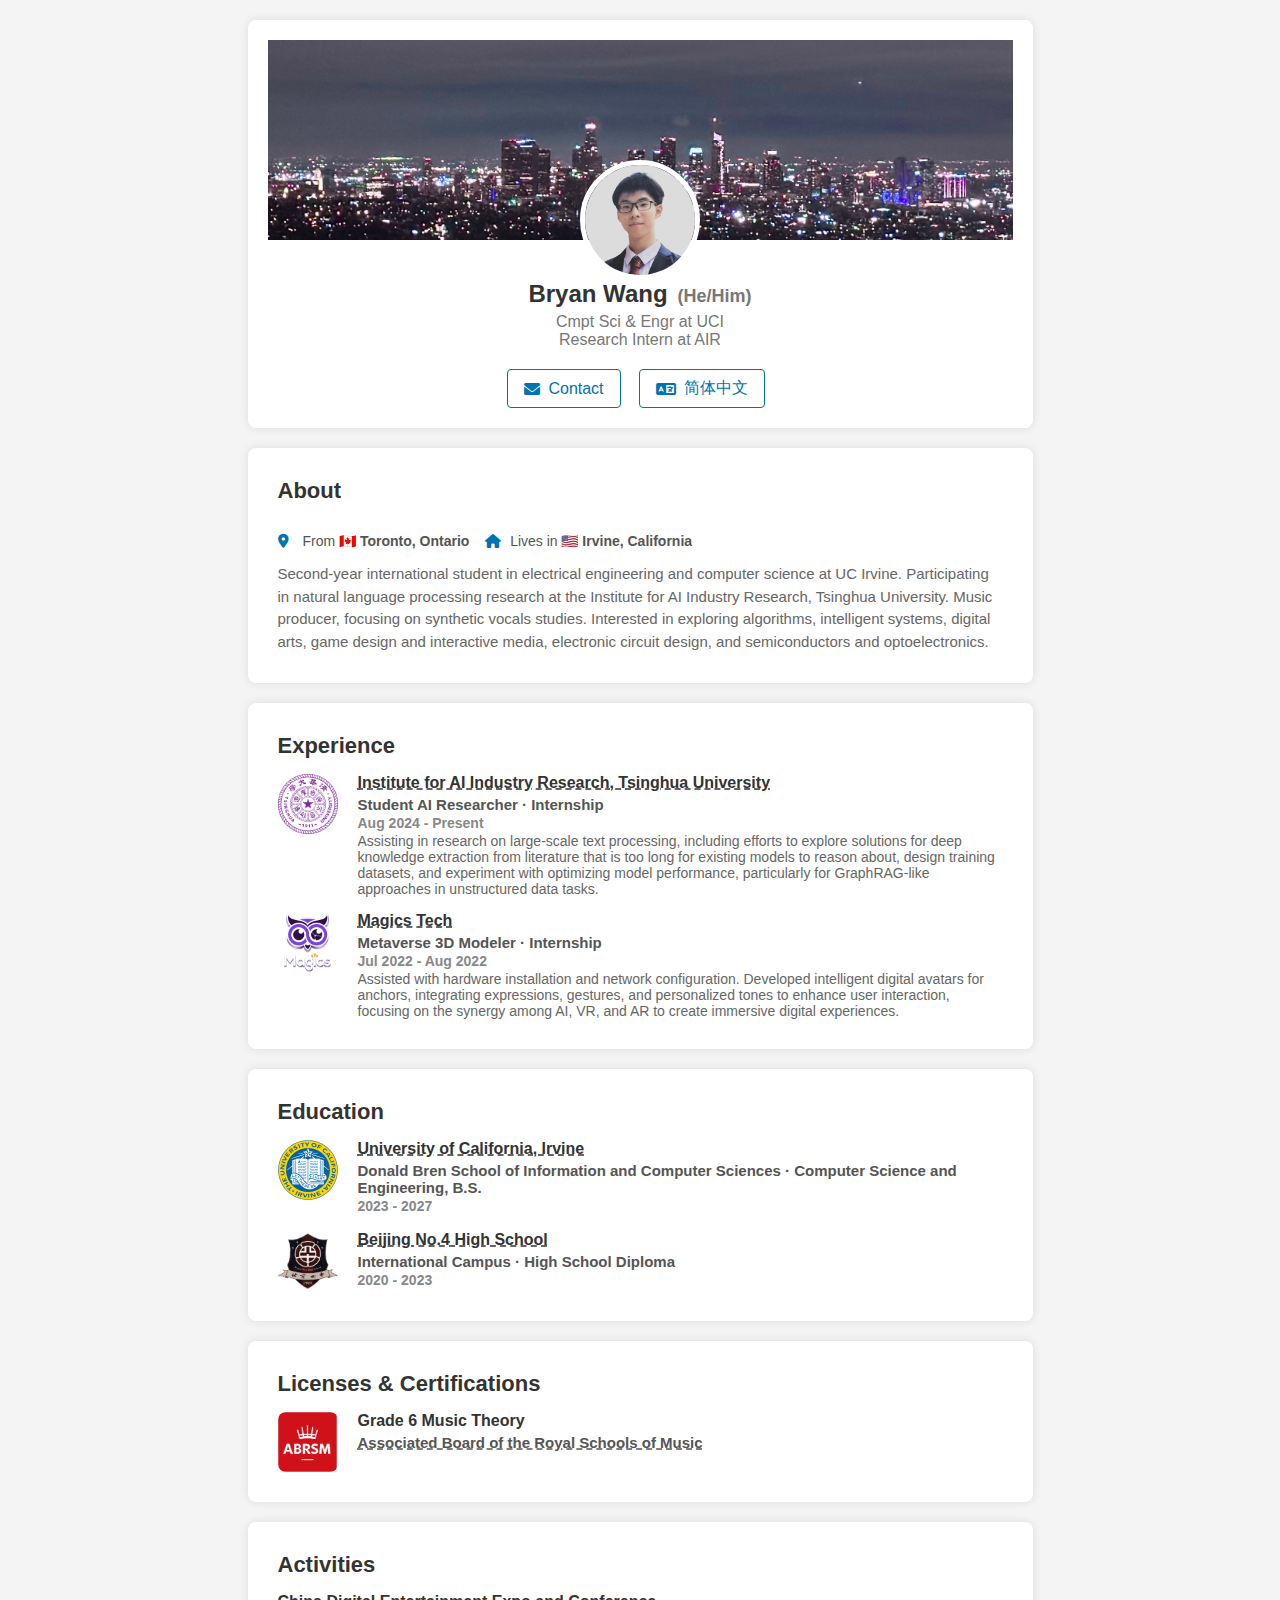
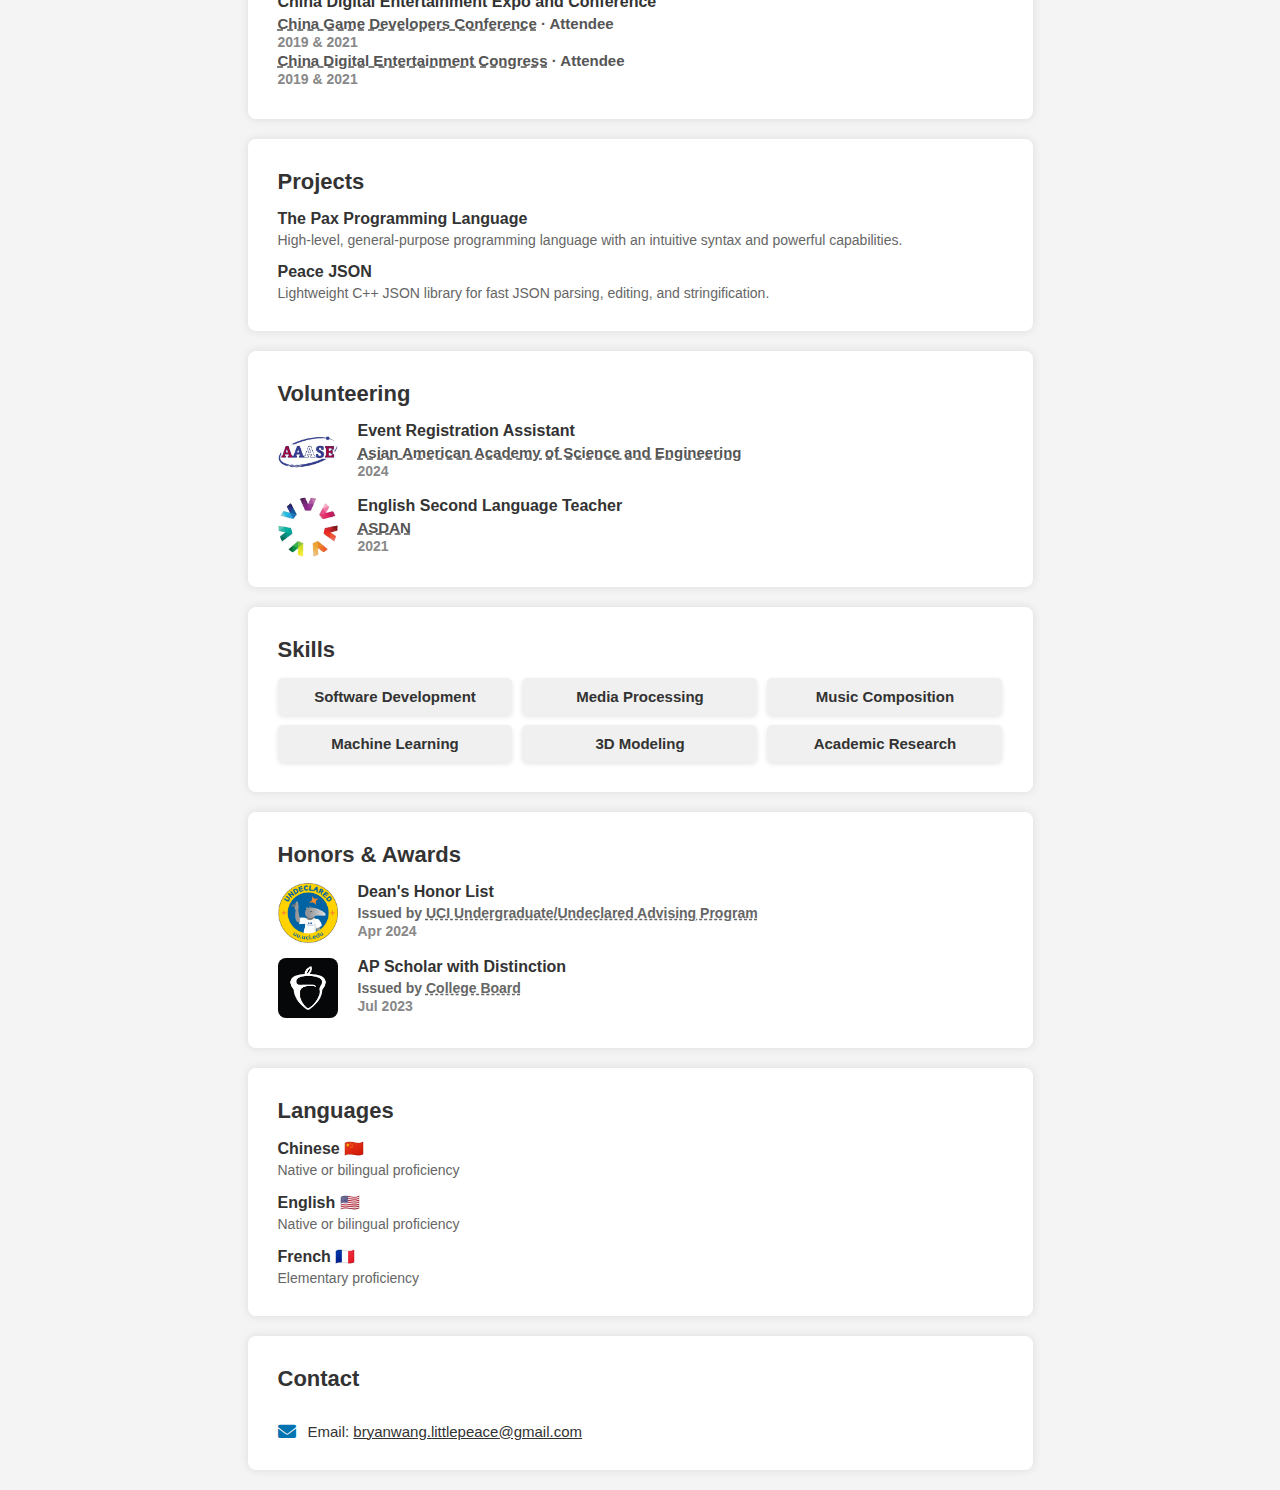
==== commit b0941ef9: "Update index.html" ====
--- a/index.html
+++ b/index.html
@@ -47,9 +47,9 @@
                 <div class="about-right">
                     <p>
                         Second-year international student in electrical engineering and computer
-                        science at UC Irvine. Music producer, focusing on synthetic vocals studies
-                        Participating in natural language processing research at the Institute for
-                        AI Industry Research, Tsinghua University. Interested in exploring algorithms,
+                        science at UC Irvine. Participating in natural language processing research
+                        at the Institute for AI Industry Research, Tsinghua University. Music producer,
+                        focusing on synthetic vocals studies. Interested in exploring algorithms,
                         intelligent systems, digital arts, game design and interactive media,
                         electronic circuit design, and semiconductors and optoelectronics.
                     </p>
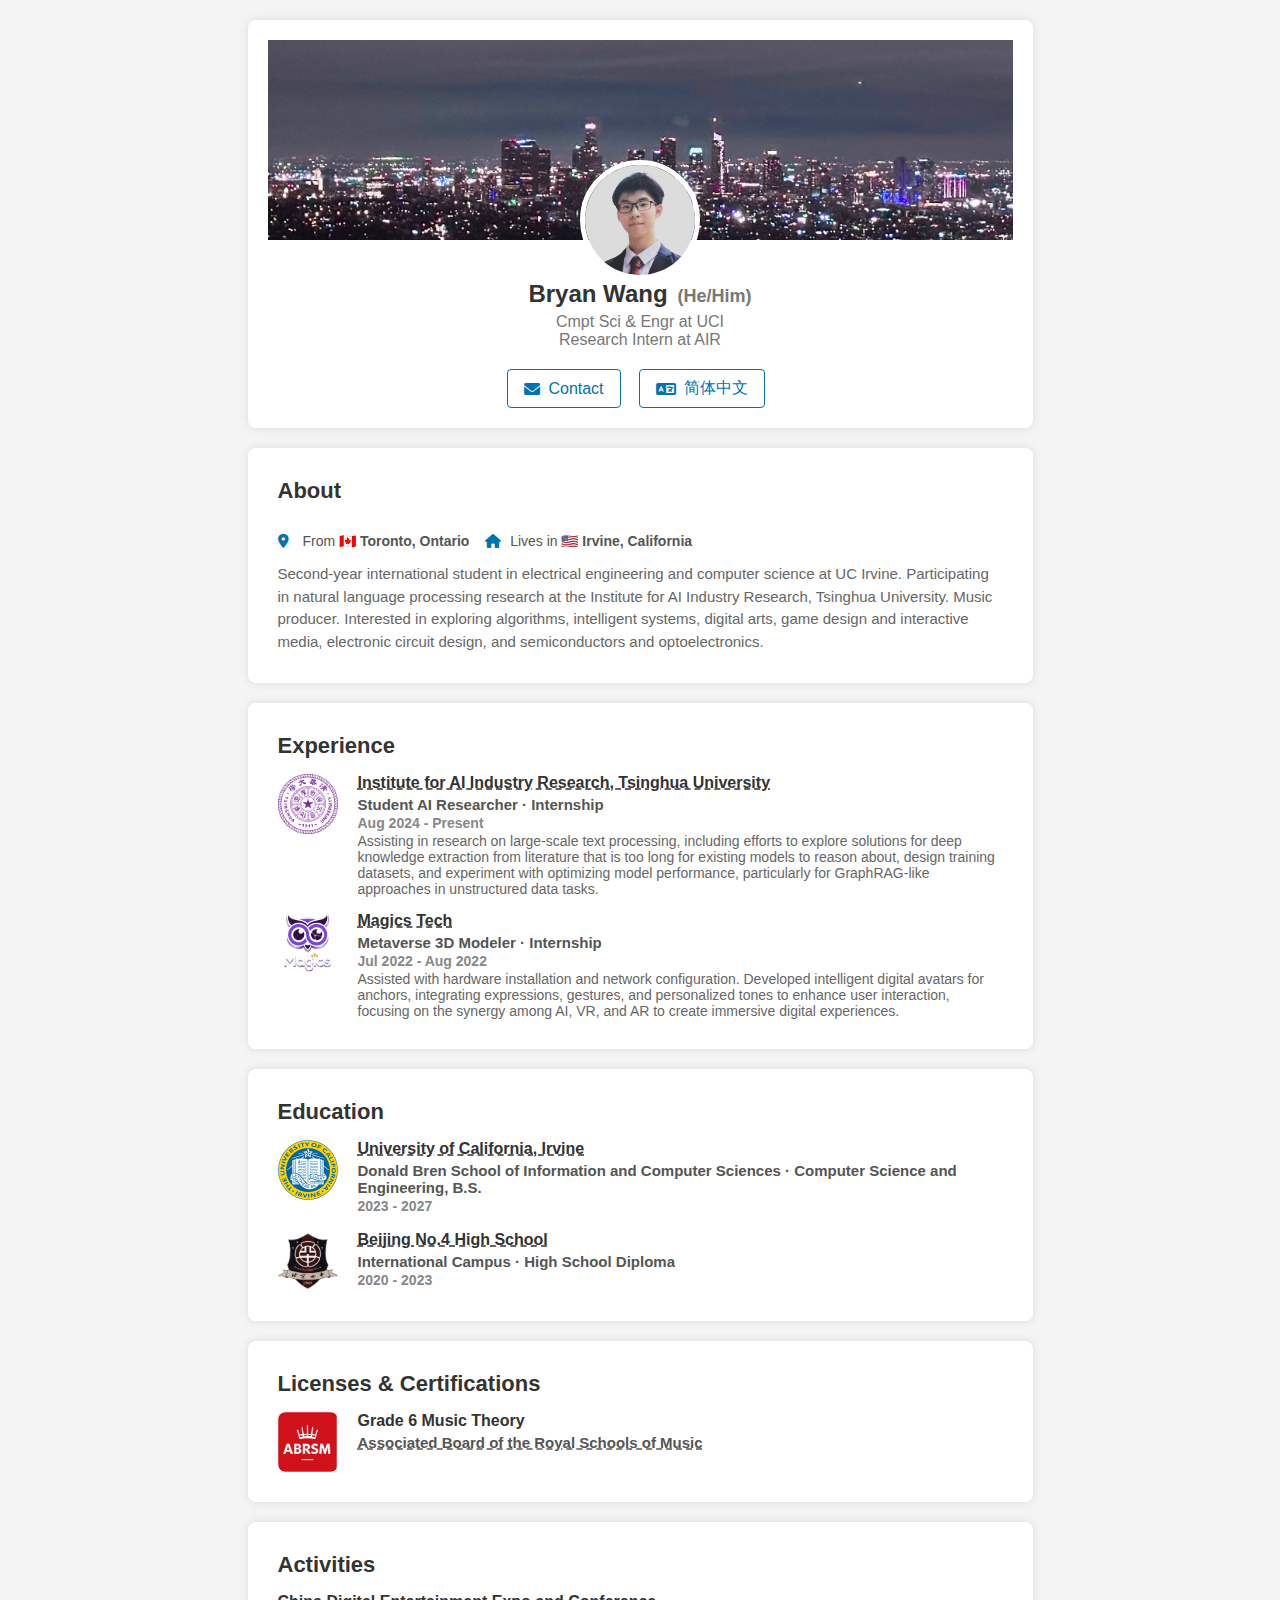
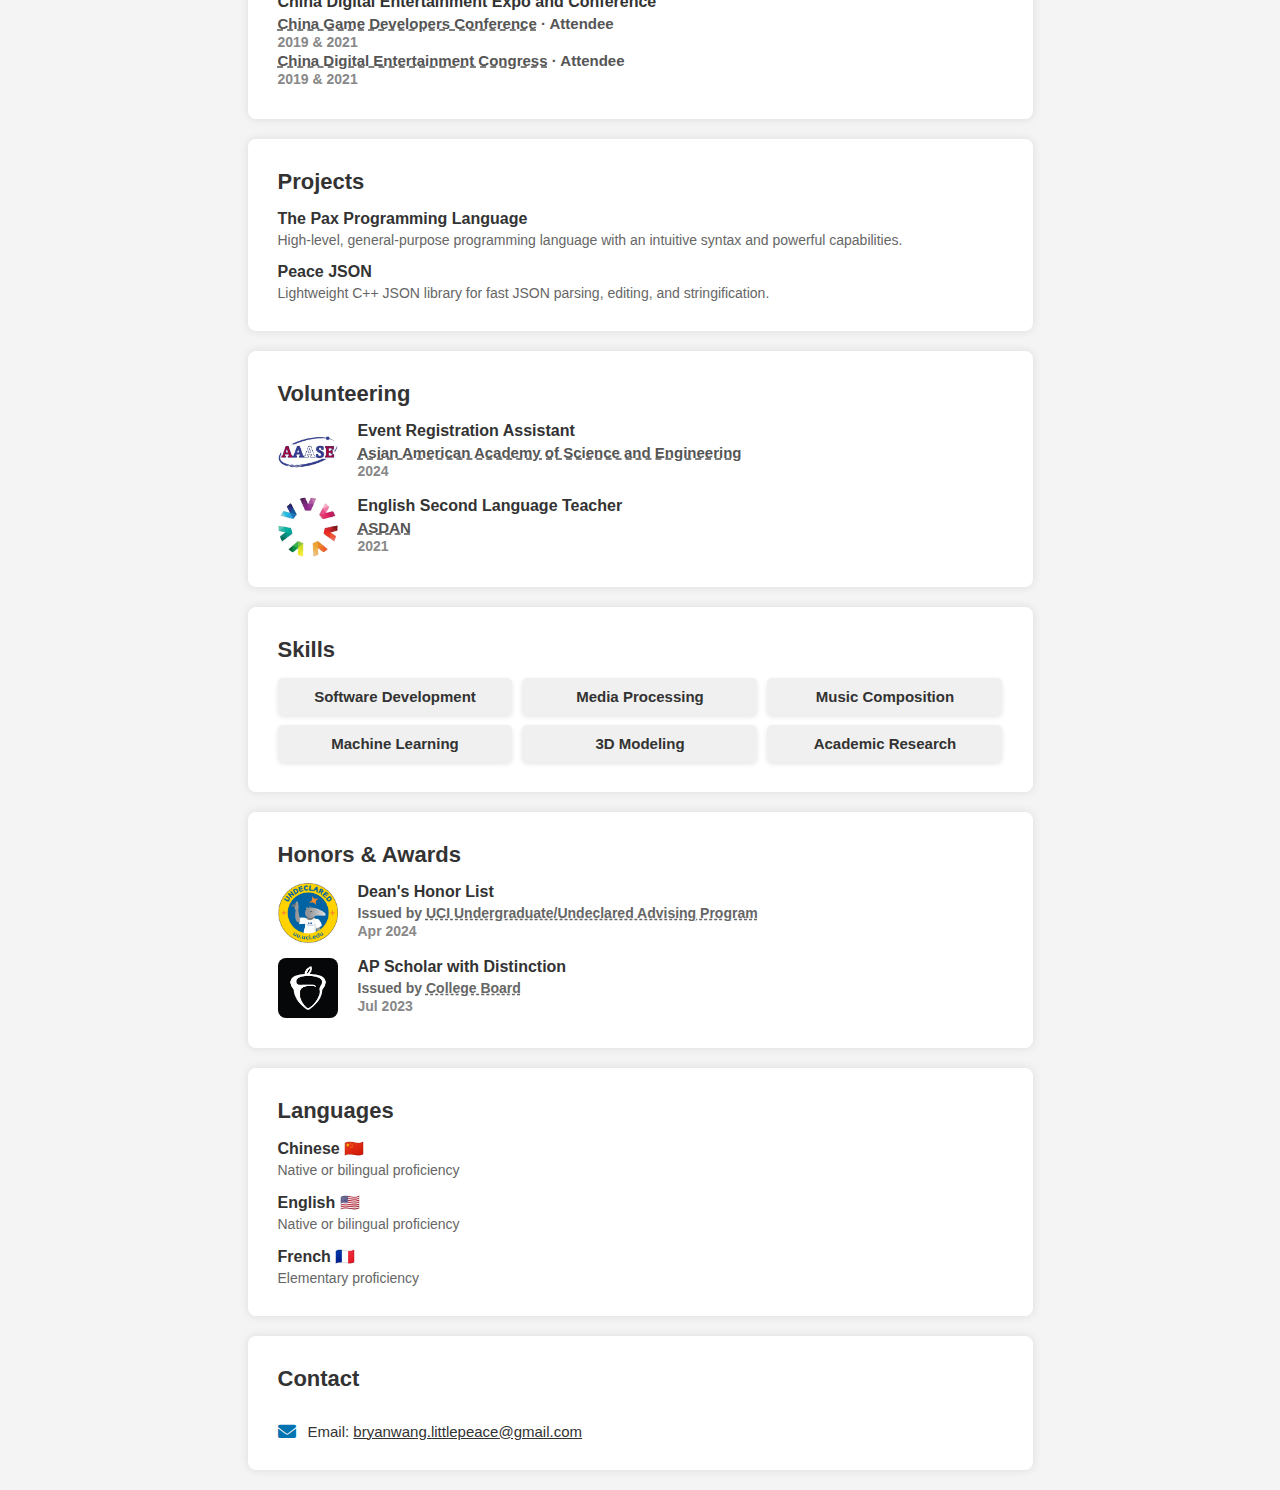
==== commit 1ba47273: "Update index.html" ====
--- a/index.html
+++ b/index.html
@@ -48,10 +48,10 @@
                     <p>
                         Second-year international student in electrical engineering and computer
                         science at UC Irvine. Participating in natural language processing research
-                        at the Institute for AI Industry Research, Tsinghua University. Music producer,
-                        focusing on synthetic vocals studies. Interested in exploring algorithms,
-                        intelligent systems, digital arts, game design and interactive media,
-                        electronic circuit design, and semiconductors and optoelectronics.
+                        at the Institute for AI Industry Research, Tsinghua University. Music producer.
+                        Interested in exploring algorithms, intelligent systems, digital arts, game
+                        design and interactive media, electronic circuit design, and semiconductors
+                        and optoelectronics.
                     </p>
                 </div>
             </div>
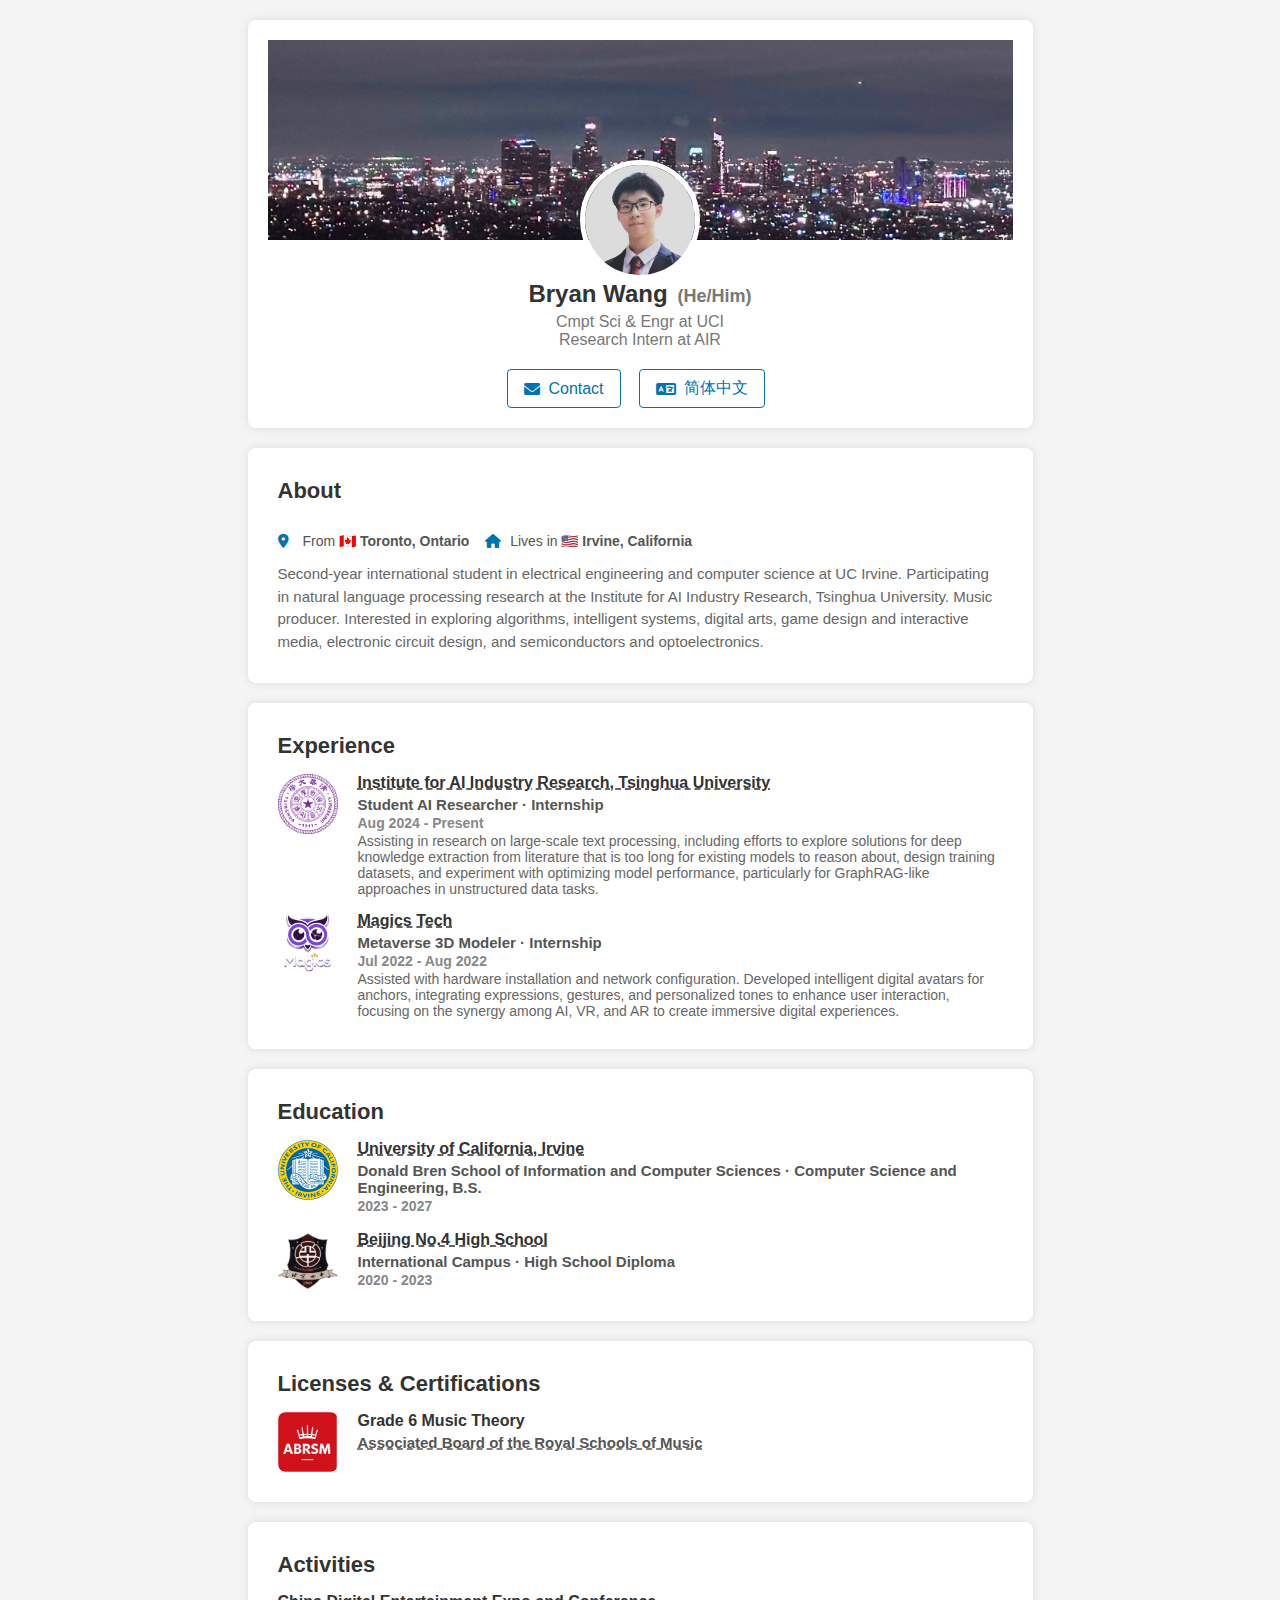
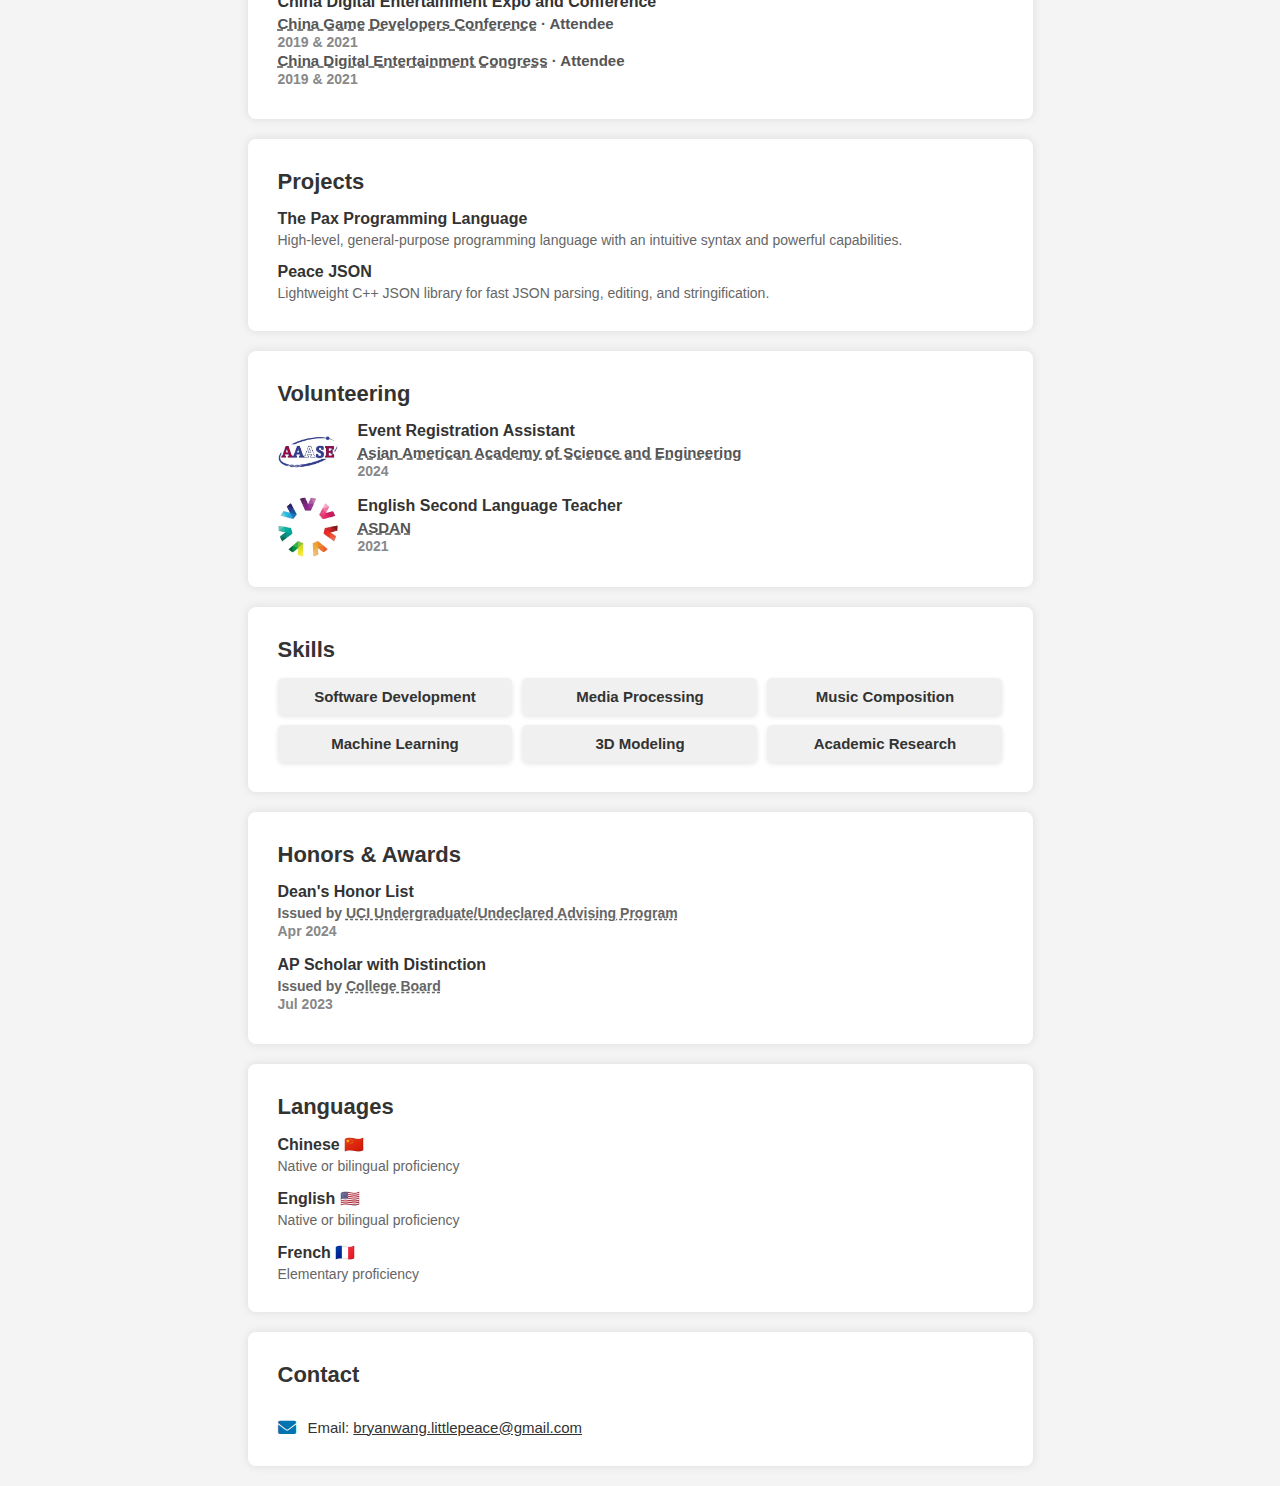
==== commit 85e732a7: "Update index.html" ====
--- a/index.html
+++ b/index.html
@@ -206,20 +206,14 @@
         <!-- Honors Section -->
         <section class="module">
             <h2>Honors & Awards</h2>
-            <div class="module-item">
-                <div class="module-left">
-                    <img src="img/uciuu.png" alt="Logo" class="module-img">
-                </div>
+            <div class="module-item no-image">
                 <div class="module-right">
                     <h3>Dean's Honor List</h3>
                     <h5>Issued by <a href="https://uu.uci.edu/about/" target="_blank">UCI Undergraduate/Undeclared Advising Program</a></h5>
                     <h6>Apr 2024</h6>
                 </div>
             </div>
-            <div class="module-item">
-                <div class="module-left">
-                    <img src="img/collegeboard.png" alt="Logo" class="module-img">
-                </div>
+            <div class="module-item no-image">
                 <div class="module-right">
                     <h3>AP Scholar with Distinction</h3>
                     <h5>Issued by <a href="https://about.collegeboard.org" target="_blank">College Board</a></h5>
